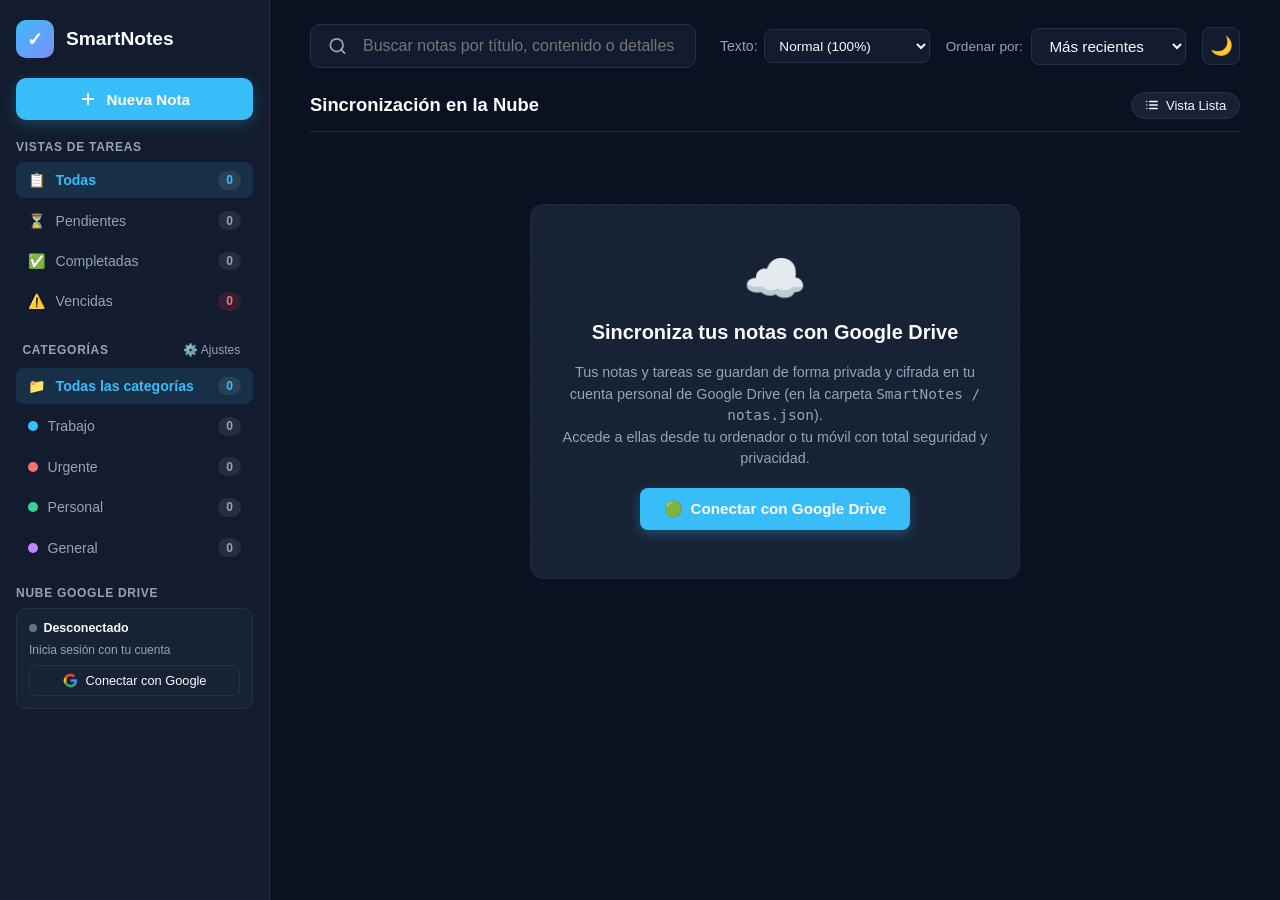
==== src/index.html @ de7943b7 "style(brand): remove SDD Full-Width version tag from sidebar header" ====
<!DOCTYPE html>
<html lang="es">
<head>
  <meta charset="UTF-8">
  <meta name="viewport" content="width=device-width, initial-scale=1.0">
  <meta name="mobile-web-app-capable" content="yes">
  <meta name="apple-mobile-web-app-capable" content="yes">
  <meta name="apple-mobile-web-app-status-bar-style" content="black-translucent">
  <meta name="apple-mobile-web-app-title" content="SmartNotes">
  <meta name="theme-color" content="#4f46e5">
  <link rel="icon" type="image/svg+xml" href="data:image/svg+xml,%3Csvg xmlns='http://www.w3.org/2000/svg' viewBox='0 0 32 32'%3E%3Crect width='32' height='32' rx='8' fill='%234f46e5'/%3E%3Cpath d='M8 16.5l5 5 11-11' fill='none' stroke='white' stroke-width='3.5' stroke-linecap='round' stroke-linejoin='round'/%3E%3C/svg%3E">
  <link rel="alternate icon" type="image/svg+xml" href="favicon.svg">
  <link rel="apple-touch-icon" href="data:image/svg+xml,%3Csvg xmlns='http://www.w3.org/2000/svg' viewBox='0 0 32 32'%3E%3Crect width='32' height='32' rx='8' fill='%234f46e5'/%3E%3Cpath d='M8 16.5l5 5 11-11' fill='none' stroke='white' stroke-width='3.5' stroke-linecap='round' stroke-linejoin='round'/%3E%3C/svg%3E">
  <title>SmartNotes - Gestor Inteligente con Google Drive</title>
  <link rel="stylesheet" href="styles.css">
  <script src="https://accounts.google.com/gsi/client" async defer></script>
</head>
<body>
  <div class="app-layout">
    <!-- PANEL LATERAL (SIDEBAR) -->
    <aside class="sidebar" id="sidebar">
      <div class="sidebar-header">
        <div class="brand">
          <div class="logo-icon">✓</div>
          <div class="brand-text">
            <h1>SmartNotes</h1>
          </div>
        </div>
        <button class="mobile-close-btn" id="mobileCloseSidebarBtn">✕</button>
      </div>

      <!-- Acción Principal: Nueva Nota -->
      <div class="sidebar-action">
        <button id="toggleFormBtn" class="btn-new-note" title="Crear nueva nota">
          <svg class="plus-icon-svg" viewBox="0 0 24 24" fill="none" stroke="currentColor" stroke-width="2.5" stroke-linecap="round" stroke-linejoin="round">
            <line x1="12" y1="5" x2="12" y2="19"></line>
            <line x1="5" y1="12" x2="19" y2="12"></line>
          </svg>
          <span id="toggleFormBtnText">Nueva Nota</span>
        </button>
      </div>

      <!-- Vistas por Estado / Métricas -->
      <div class="sidebar-section">
        <span class="sidebar-section-title">Vistas de Tareas</span>
        <div class="nav-list">
          <button class="nav-item active" data-status-filter="all">
            <span class="nav-label-wrap">
              <span>📋</span> Todas
            </span>
            <span class="nav-badge" id="totalNotes">0</span>
          </button>
          <button class="nav-item" data-status-filter="pending">
            <span class="nav-label-wrap">
              <span>⏳</span> Pendientes
            </span>
            <span class="nav-badge" id="pendingNotes">0</span>
          </button>
          <button class="nav-item" data-status-filter="completed">
            <span class="nav-label-wrap">
              <span>✅</span> Completadas
            </span>
            <span class="nav-badge" id="completedNotes">0</span>
          </button>
          <button class="nav-item" data-status-filter="overdue">
            <span class="nav-label-wrap">
              <span>⚠️</span> Vencidas
            </span>
            <span class="nav-badge alert" id="overdueNotes">0</span>
          </button>
        </div>
      </div>

      <!-- Categorías de Notas -->
      <div class="sidebar-section">
        <div class="sidebar-section-header">
          <span class="sidebar-section-title">Categorías</span>
          <button id="openCategoryModalBtn" class="btn-add-cat" title="Gestionar categorías">⚙️ Ajustes</button>
        </div>
        <div class="category-nav-list" id="sidebarCategoryList">
          <!-- Se puebla dinámicamente -->
        </div>
      </div>

      <!-- Nube Google Drive (Sincronización PC y Móvil Privada) -->
      <div class="sidebar-section">
        <span class="sidebar-section-title">Nube Google Drive</span>
        <div class="sync-card" id="googleDriveCard">
          <div class="sync-status-row">
            <span class="sync-indicator">
              <span class="sync-dot" id="syncDot"></span>
              <span id="syncStatusText">Desconectado</span>
            </span>
            <button class="btn-sync-disconnect" id="disconnectDriveBtn" style="display: none;" title="Cerrar sesión de Google">
              <svg width="12" height="12" viewBox="0 0 24 24" fill="none" stroke="currentColor" stroke-width="2.2" stroke-linecap="round" stroke-linejoin="round">
                <path d="M9 21H5a2 2 0 0 1-2-2V5a2 2 0 0 1 2-2h4"></path>
                <polyline points="16 17 21 12 16 7"></polyline>
                <line x1="21" y1="12" x2="9" y2="12"></line>
              </svg>
              <span>Salir</span>
            </button>
          </div>
          <div class="sync-filename" id="syncFolderText">Inicia sesión con tu cuenta</div>
          <button id="connectDriveBtn" class="sync-btn gdrive-btn" title="Iniciar sesión con Google para sincronizar tus notas">
            <svg width="15" height="15" viewBox="0 0 24 24" style="flex-shrink: 0;">
              <path d="M22.56 12.25c0-.78-.07-1.53-.2-2.25H12v4.26h5.92c-.26 1.37-1.04 2.53-2.21 3.31v2.77h3.57c2.08-1.92 3.28-4.74 3.28-8.09z" fill="#4285F4"/>
              <path d="M12 23c2.97 0 5.46-.98 7.28-2.66l-3.57-2.77c-.98.66-2.23 1.06-3.71 1.06-2.86 0-5.29-1.93-6.16-4.53H2.18v2.84C3.99 20.53 7.7 23 12 23z" fill="#34A853"/>
              <path d="M5.84 14.09c-.22-.66-.35-1.36-.35-2.09s.13-1.43.35-2.09V7.06H2.18C1.43 8.55 1 10.22 1 12s.43 3.45 1.18 4.94l2.85-2.22.81-.63z" fill="#FBBC05"/>
              <path d="M12 5.38c1.62 0 3.06.56 4.21 1.64l3.15-3.15C17.45 2.09 14.97 1 12 1 7.7 1 3.99 3.47 2.18 7.06l3.66 2.84c.87-2.6 3.3-4.52 6.16-4.52z" fill="#EA4335"/>
            </svg>
            <span id="connectDriveBtnLabel">Conectar con Google</span>
          </button>
        </div>
      </div>
    </aside>

    <!-- Backdrop móvil -->
    <div class="sidebar-backdrop" id="sidebarBackdrop"></div>

    <!-- ÁREA PRINCIPAL FULL-WIDTH -->
    <main class="main-content">
      <!-- Barra Superior (Búsqueda + Ordenación + Menú móvil) -->
      <header class="topbar">
        <div class="topbar-left">
          <button class="mobile-menu-btn" id="mobileMenuBtn" title="Abrir barra lateral">☰</button>
          <div class="search-box">
            <span class="search-icon">
              <svg viewBox="0 0 24 24" fill="none" stroke="currentColor" stroke-width="2.2" stroke-linecap="round" stroke-linejoin="round">
                <circle cx="11" cy="11" r="8"></circle>
                <line x1="21" y1="21" x2="16.65" y2="16.65"></line>
              </svg>
            </span>
            <input 
              type="text" 
              id="searchInput" 
              placeholder="Buscar notas por título, contenido o detalles..." 
              autocomplete="off"
            />
          </div>
        </div>

        <div class="topbar-right">
          <div class="text-size-box">
            <label for="textSizeSelect">Texto:</label>
            <select id="textSizeSelect" title="Ajustar tamaño de la tipografía">
              <option value="1">Normal (100%)</option>
              <option value="1.12">Grande (+12%)</option>
              <option value="1.25">Muy Grande (+25%)</option>
            </select>
          </div>
          <div class="sort-box">
            <label for="sortSelect">Ordenar por:</label>
            <select id="sortSelect">
              <option value="newest">Más recientes</option>
              <option value="oldest">Más antiguas</option>
              <option value="az">Alfabético (A-Z)</option>
              <option value="due_date">Fecha Límite</option>
              <option value="urgency">Urgencia</option>
            </select>
          </div>
          <button id="themeToggleBtn" class="theme-toggle-btn" title="Cambiar a Modo Claro" aria-label="Cambiar tema">
            <span id="themeIcon">🌙</span>
          </button>
        </div>
      </header>

      <!-- Formulario Plegable para Añadir Nota -->
      <section class="collapsible-section" id="newNoteSection">
        <div class="card">
          <div class="form-header-bar">
            <h2 class="form-title">➕ Crear Nueva Nota o Tarea</h2>
            <button type="button" class="btn" id="closeFormBtn" title="Cerrar formulario">
              <span>✕ Cerrar</span>
            </button>
          </div>
          <form id="newNoteForm">
            <div class="input-row">
              <input 
                type="text" 
                id="noteTitle" 
                class="flex-1" 
                placeholder="¿Qué necesitas hacer o recordar? (Obligatorio)" 
                required 
                autocomplete="off"
              />
              <select id="noteCategory">
                <!-- Se puebla dinámicamente -->
              </select>
              <input 
                type="date" 
                id="noteDueDate" 
                title="Fecha límite (opcional)"
              />
            </div>
            <textarea 
              id="noteContent" 
              placeholder="Detalles adicionales, enlaces o descripción..."
            ></textarea>
            <div>
              <button type="submit" class="btn">Guardar Nota</button>
            </div>
          </form>
        </div>
      </section>

      <!-- Barra de Filtro Activo, Conmutador de Vista y Conteo -->
      <div class="filter-status-bar">
        <div class="current-filter-pill">
          <span id="currentFilterTitle">Todas las notas</span>
          <span class="filter-count-badge" id="currentFilterCount">(3 notas)</span>
        </div>
        <div class="filter-bar-actions">
          <button id="viewToggleBtn" class="view-toggle-btn" title="Cambiar a vista de lista (una tarea por línea)">
            <svg id="viewIconList" class="view-btn-svg" viewBox="0 0 24 24" width="14" height="14" fill="none" stroke="currentColor" stroke-width="2.2" stroke-linecap="round" stroke-linejoin="round">
              <line x1="8" y1="6" x2="21" y2="6"/>
              <line x1="8" y1="12" x2="21" y2="12"/>
              <line x1="8" y1="18" x2="21" y2="18"/>
              <line x1="3" y1="6" x2="3.01" y2="6"/>
              <line x1="3" y1="12" x2="3.01" y2="12"/>
              <line x1="3" y1="18" x2="3.01" y2="18"/>
            </svg>
            <svg id="viewIconGrid" class="view-btn-svg" viewBox="0 0 24 24" width="14" height="14" fill="none" stroke="currentColor" stroke-width="2.2" stroke-linecap="round" stroke-linejoin="round" style="display: none;">
              <rect x="3" y="3" width="7" height="7"/>
              <rect x="14" y="3" width="7" height="7"/>
              <rect x="14" y="14" width="7" height="7"/>
              <rect x="3" y="14" width="7" height="7"/>
            </svg>
            <span id="viewToggleLabel">Vista Lista</span>
          </button>
          <button id="resetCardSizeBtn" class="reset-size-btn" style="display: none;" title="Restablecer tamaño predeterminado de las tarjetas">
            <span>↺</span> Restablecer tamaño
          </button>
        </div>
      </div>

      <!-- Rejilla Fluida que aprovecha toda la pantalla -->
      <div class="full-width-grid" id="notesGrid">
        <!-- Se puebla dinámicamente con app.js -->
      </div>
    </main>
  </div>

  <!-- Modal de Detalle de Nota (Lectura Completa) -->
  <div class="modal-overlay" id="detailModal">
    <div class="modal-box" style="max-width: 600px;">
      <div class="modal-header">
        <h3 id="detailTitle" style="font-size: 1.2rem; word-break: break-word;">Detalle de Nota</h3>
        <button class="btn-action" id="closeDetailModalBtn">✕</button>
      </div>
      <div class="detail-meta-row" id="detailMetaRow">
        <!-- Badges de categoría, fecha límite y estado -->
      </div>
      <div class="detail-content-box" id="detailContent">
        <!-- Texto completo -->
      </div>
      <div class="modal-footer" style="justify-content: space-between;">
        <span id="detailCreatedAt" style="font-size: 0.78rem; color: var(--text-muted); align-self: center;"></span>
        <div style="display: flex; gap: 0.5rem;">
          <button type="button" class="btn-secondary" id="editFromDetailBtn">✏️ Editar</button>
          <button type="button" class="btn" id="closeDetailBtn">Cerrar</button>
        </div>
      </div>
    </div>
  </div>

  <!-- Modal para Editar Nota -->
  <div class="modal-overlay" id="editModal">
    <div class="modal-box">
      <div class="modal-header">
        <h3>✏️ Editar Nota</h3>
        <button class="btn-action" id="closeEditModalBtn">✕</button>
      </div>
      <form id="editNoteForm">
        <input type="hidden" id="editNoteId">
        <div>
          <label>Título:</label>
          <input type="text" id="editNoteTitle" style="width: 100%;" required>
        </div>
        <div class="input-row">
          <div style="flex: 1;">
            <label>Categoría:</label>
            <select id="editNoteCategory" style="width: 100%;"></select>
          </div>
          <div style="flex: 1;">
            <label>Fecha Límite:</label>
            <input type="date" id="editNoteDueDate" style="width: 100%;">
          </div>
        </div>
        <div>
          <label>Contenido:</label>
          <textarea id="editNoteContent" style="width: 100%;"></textarea>
        </div>
        <div class="modal-footer">
          <button type="button" class="btn-secondary" id="cancelEditBtn">Cancelar</button>
          <button type="submit" class="btn">Guardar Cambios</button>
        </div>
      </form>
    </div>
  </div>

  <!-- Modal para Gestión y Eliminación de Categorías -->
  <div class="modal-overlay" id="categoryModal">
    <div class="modal-box">
      <div class="modal-header">
        <h3>🏷️ Gestionar Categorías</h3>
        <button class="btn-action" id="closeCategoryModalBtn">✕</button>
      </div>

      <!-- Lista de Categorías Existentes con Borrado -->
      <div>
        <label style="font-size: 0.85rem; color: var(--text-muted); margin-bottom: 0.4rem; display: block;">
          Categorías existentes:
        </label>
        <div class="category-list-container" id="categoryListContainer">
          <!-- Se puebla dinámicamente -->
        </div>
      </div>

      <!-- Formulario para Añadir Nueva Categoría -->
      <form id="newCategoryForm">
        <h4 style="font-size: 0.95rem; font-weight: 600; margin-bottom: 0.4rem;">➕ Añadir Nueva Categoría</h4>
        <div>
          <label>Nombre:</label>
          <input type="text" id="newCategoryName" placeholder="Ej: Gimnasio, Finanzas, Estudio..." required style="width: 100%;">
        </div>
        <div>
          <label>Color distintivo:</label>
          <input type="color" id="newCategoryColor" value="#38bdf8" style="height: 38px; width: 100%; cursor: pointer;">
        </div>
        <div class="modal-footer">
          <button type="button" class="btn-secondary" id="cancelCategoryBtn">Cerrar</button>
          <button type="submit" class="btn">Crear Categoría</button>
        </div>
      </form>
    </div>
  </div>

  <!-- Modal de Diálogo Personalizado (Reemplazo estético de alert y confirm nativos) -->
  <div class="modal-overlay" id="customDialogModal" role="dialog" aria-modal="true" aria-hidden="true">
    <div class="modal-box custom-dialog-box">
      <div class="custom-dialog-header">
        <div class="custom-dialog-title-row">
          <span class="custom-dialog-icon" id="dialogIcon">🔔</span>
          <h3 id="dialogTitle" class="custom-dialog-title">Aviso</h3>
        </div>
        <button class="btn-action" id="dialogCloseBtn" title="Cerrar">✕</button>
      </div>
      <div class="custom-dialog-body">
        <p id="dialogMessage" class="custom-dialog-message"></p>
      </div>
      <div class="modal-footer custom-dialog-footer" id="dialogFooter">
        <button type="button" class="btn-secondary" id="dialogCancelBtn">Cancelar</button>
        <button type="button" class="btn" id="dialogConfirmBtn">Aceptar</button>
      </div>
    </div>
  </div>

  <!-- Contenedor Flotante de Tooltips Modernos (Reemplazo del tooltip nativo del OS) -->
  <div id="appTooltip" role="tooltip" aria-hidden="true"></div>

  <script src="app.js"></script>
</body>
</html>
---- src/styles.css ----
:root {
  --bg-primary: #0b1120;
  --bg-secondary: #131c2e;
  --bg-card: #182235;
  --bg-card-hover: #1f2c42;
  --text-main: #f8fafc;
  --text-muted: #94a3b8;
  --border-color: #243046;
  --input-bg: #0b1120;
  --accent: #38bdf8;
  --accent-hover: #0284c7;
  --sidebar-width: 270px;
  --card-min-width: 240px;
  --card-height: 98px;
  --text-scale: 1;
}

html {
  font-size: calc(16px * var(--text-scale, 1));
}

/* Modo Claro - Paleta de Alta Claridad y Contraste (Estilo Equigasto) */
body.light-theme {
  --bg-primary: #f8fafc; /* Slate 50 */
  --bg-secondary: #ffffff; /* Blanco puro para Sidebar */
  --bg-card: #ffffff; /* Blanco puro para Tarjetas */
  --bg-card-hover: #ffffff;
  --text-main: #0f172a; /* Slate 900 - Máximo contraste y nitidez */
  --text-muted: #475569; /* Slate 600 - Claramente legible, sin efecto lavado */
  --border-color: #e2e8f0; /* Slate 200 */
  --input-bg: #ffffff;
  --accent: #4f46e5; /* Indigo 600 - Estilo Equigasto */
  --accent-hover: #4338ca; /* Indigo 700 */
}

body.light-theme .note-card {
  box-shadow: 0 1px 3px 0 rgba(0, 0, 0, 0.06), 0 1px 2px -1px rgba(0, 0, 0, 0.04);
  border-color: #e2e8f0;
}

body.light-theme .note-card:hover {
  box-shadow: 0 10px 15px -3px rgba(0, 0, 0, 0.08), 0 4px 6px -4px rgba(0, 0, 0, 0.04);
  border-color: #c7d2fe;
}

body.light-theme .sidebar {
  box-shadow: 1px 0 3px 0 rgba(0, 0, 0, 0.04);
}

body.light-theme .btn-new-note {
  box-shadow: 0 4px 14px rgba(79, 70, 229, 0.3);
}

body.light-theme input[type="text"],
body.light-theme input[type="date"],
body.light-theme textarea,
body.light-theme select {
  border-color: #cbd5e1; /* Slate 300 */
}

body.light-theme input[type="text"]:focus,
body.light-theme input[type="date"]:focus,
body.light-theme textarea:focus,
body.light-theme select:focus {
  border-color: var(--accent);
  box-shadow: 0 0 0 3px rgba(79, 70, 229, 0.15);
}

* {
  box-sizing: border-box;
  margin: 0;
  padding: 0;
}

body {
  font-family: -apple-system, BlinkMacSystemFont, "Segoe UI", Roboto, "Helvetica Neue", Arial, sans-serif;
  background-color: var(--bg-primary);
  color: var(--text-main);
  min-height: 100vh;
  transition: background-color 0.25s, color 0.25s;
  overflow-x: hidden;
}

/* Layout General Full-Width */
.app-layout {
  display: flex;
  min-height: 100vh;
  width: 100vw;
}

/* SIDEBAR LATERAL IZQUIERDO */
.sidebar {
  width: var(--sidebar-width);
  background-color: var(--bg-secondary);
  border-right: 1px solid var(--border-color);
  display: flex;
  flex-direction: column;
  padding: 1.25rem 1rem;
  flex-shrink: 0;
  height: 100vh;
  position: sticky;
  top: 0;
  gap: 1.25rem;
  overflow-y: auto;
  z-index: 100;
  transition: transform 0.25s ease-in-out;
}

.sidebar-header {
  display: flex;
  justify-content: space-between;
  align-items: center;
}

.brand {
  display: flex;
  align-items: center;
  gap: 0.75rem;
}

.logo-icon {
  background: linear-gradient(135deg, #38bdf8, #818cf8);
  color: #fff;
  width: 38px;
  height: 38px;
  border-radius: 10px;
  display: flex;
  align-items: center;
  justify-content: center;
  font-size: 1.2rem;
  font-weight: bold;
}

.brand-text h1 {
  font-size: 1.2rem;
  font-weight: 700;
  line-height: 1.1;
}

.mobile-close-btn {
  display: none;
}

/* Botón Destacado Nueva Nota */
.btn-new-note {
  width: 100%;
  background: var(--accent);
  color: #ffffff;
  border: none;
  border-radius: 10px;
  padding: 0.75rem 1rem;
  font-size: 0.95rem;
  font-weight: 600;
  cursor: pointer;
  display: flex;
  align-items: center;
  justify-content: center;
  gap: 0.6rem;
  box-shadow: 0 4px 14px rgba(56, 189, 248, 0.25);
  transition: all 0.2s;
}

.btn-new-note:hover {
  background: var(--accent-hover);
  transform: translateY(-1px);
}

.plus-icon-svg {
  width: 18px;
  height: 18px;
  stroke: #ffffff;
  stroke-width: 2.5;
  flex-shrink: 0;
}

/* Secciones de Navegación */
.sidebar-section {
  display: flex;
  flex-direction: column;
  gap: 0.5rem;
}

.sidebar-section-header {
  display: flex;
  justify-content: space-between;
  align-items: center;
  padding: 0 0.4rem;
}

.sidebar-section-title {
  font-size: 0.75rem;
  font-weight: 700;
  text-transform: uppercase;
  letter-spacing: 0.06em;
  color: var(--text-muted);
}

.btn-add-cat {
  background: none;
  border: none;
  color: var(--text-muted);
  font-size: 0.75rem;
  cursor: pointer;
  padding: 0.2rem 0.4rem;
  border-radius: 4px;
}

.btn-add-cat:hover {
  color: var(--accent);
  background: rgba(255, 255, 255, 0.05);
}

.nav-list, .category-nav-list {
  display: flex;
  flex-direction: column;
  gap: 0.25rem;
}

.nav-item, .cat-item {
  display: flex;
  align-items: center;
  justify-content: space-between;
  width: 100%;
  padding: 0.55rem 0.75rem;
  background: transparent;
  border: none;
  border-radius: 8px;
  color: var(--text-muted);
  font-size: 0.88rem;
  cursor: pointer;
  transition: all 0.15s;
  text-align: left;
}

.nav-item:hover, .cat-item:hover {
  background: var(--bg-card-hover);
  color: var(--text-main);
}

.nav-item.active, .cat-item.active {
  background: rgba(56, 189, 248, 0.12);
  color: var(--accent);
  font-weight: 600;
}

.nav-label-wrap {
  display: flex;
  align-items: center;
  gap: 0.6rem;
}

.nav-badge {
  background: rgba(255, 255, 255, 0.08);
  padding: 0.15rem 0.5rem;
  border-radius: 12px;
  font-size: 0.75rem;
  font-weight: 600;
}

.nav-badge.alert {
  background: rgba(239, 68, 68, 0.15);
  color: #f87171;
}

/* Footer del Sidebar: Utilidades Separadas */
/* Tarjeta de Sincronización OneDrive / Archivo Físico */
.sync-card {
  background: var(--bg-card);
  border: 1px solid var(--border-color);
  border-radius: 10px;
  padding: 0.75rem;
  display: flex;
  flex-direction: column;
  gap: 0.5rem;
}

.sync-status-row {
  display: flex;
  align-items: center;
  justify-content: space-between;
  font-size: 0.78rem;
}

.sync-indicator {
  display: inline-flex;
  align-items: center;
  gap: 0.4rem;
  font-weight: 600;
}

.sync-dot {
  width: 8px;
  height: 8px;
  border-radius: 50%;
  background: #64748b;
}

.sync-dot.connected {
  background: #10b981;
  box-shadow: 0 0 8px rgba(16, 185, 129, 0.5);
}

.sync-dot.pending {
  background: #f59e0b;
  box-shadow: 0 0 8px rgba(245, 158, 11, 0.5);
}

.sync-btn {
  width: 100%;
  background: rgba(56, 189, 248, 0.1);
  border: 1px solid rgba(56, 189, 248, 0.25);
  color: var(--accent);
  padding: 0.45rem;
  border-radius: 6px;
  font-size: 0.8rem;
  font-weight: 600;
  cursor: pointer;
  display: flex;
  align-items: center;
  justify-content: center;
  gap: 0.4rem;
  transition: all 0.15s;
}

.sync-btn:hover {
  background: var(--accent);
  color: #fff;
}

.sync-btn.gdrive-btn {
  background: var(--bg-hover);
  border: 1px solid var(--border-color);
  color: var(--text-main);
  font-weight: 500;
  display: flex;
  align-items: center;
  justify-content: center;
  gap: 0.5rem;
  transition: all 0.2s ease;
}

.sync-btn.gdrive-btn:hover {
  background: rgba(66, 133, 244, 0.12);
  border-color: rgba(66, 133, 244, 0.4);
  color: #4285f4;
}

.sync-filename {
  font-size: 0.75rem;
  color: var(--text-muted);
  overflow: hidden;
  text-overflow: ellipsis;
  white-space: nowrap;
}

.btn-sync-disconnect {
  background: var(--bg-hover);
  border: 1px solid var(--border-color);
  color: var(--text-muted);
  border-radius: 6px;
  padding: 0.22rem 0.55rem;
  font-size: 0.74rem;
  font-weight: 500;
  cursor: pointer;
  display: inline-flex;
  align-items: center;
  gap: 0.35rem;
  transition: all 0.2s cubic-bezier(0.4, 0, 0.2, 1);
  line-height: 1;
}

.btn-sync-disconnect svg {
  flex-shrink: 0;
  stroke: currentColor;
  transition: transform 0.15s ease;
}

.btn-sync-disconnect:hover {
  background: rgba(239, 68, 68, 0.14);
  border-color: rgba(239, 68, 68, 0.38);
  color: #f87171;
  transform: translateY(-0.5px);
}

.btn-sync-disconnect:hover svg {
  transform: translateX(1px);
}

.btn-sync-disconnect:active {
  transform: scale(0.96);
}

body.light-theme .btn-sync-disconnect {
  background: #f1f5f9;
  border-color: #cbd5e1;
  color: #64748b;
}

body.light-theme .btn-sync-disconnect:hover {
  background: #fee2e2;
  border-color: #fca5a5;
  color: #dc2626;
}

/* Estado de Bienvenida / Reconexión de Carpeta en Rejilla */
.folder-state-card {
  grid-column: 1 / -1;
  background: var(--bg-card);
  border: 1px dashed var(--border-color);
  border-radius: 14px;
  padding: 3rem 1.5rem;
  text-align: center;
  display: flex;
  flex-direction: column;
  align-items: center;
  justify-content: center;
  gap: 1.1rem;
  max-width: 580px;
  margin: 3rem auto;
  box-shadow: var(--shadow-sm);
}

.folder-state-icon {
  font-size: 3.2rem;
  line-height: 1;
}

.folder-state-title {
  font-size: 1.25rem;
  font-weight: 700;
  color: var(--text-main);
  margin: 0;
}

.folder-state-desc {
  font-size: 0.9rem;
  color: var(--text-muted);
  max-width: 440px;
  line-height: 1.5;
  margin: 0;
}

.folder-state-btn {
  background: var(--accent);
  color: #fff;
  border: none;
  border-radius: 8px;
  padding: 0.75rem 1.5rem;
  font-size: 0.95rem;
  font-weight: 600;
  cursor: pointer;
  display: inline-flex;
  align-items: center;
  gap: 0.5rem;
  transition: all 0.2s;
  box-shadow: 0 4px 12px rgba(56, 189, 248, 0.3);
}

.folder-state-btn:hover {
  transform: translateY(-1px);
  box-shadow: 0 6px 16px rgba(56, 189, 248, 0.4);
}

/* ÁREA PRINCIPAL FULL-WIDTH */
.main-content {
  flex: 1;
  padding: 1.5rem 2.5rem;
  display: flex;
  flex-direction: column;
  gap: 1.5rem;
  max-width: 100%;
  overflow-y: auto;
}

/* Topbar Superior */
.topbar {
  display: flex;
  justify-content: space-between;
  align-items: center;
  gap: 1.5rem;
  flex-wrap: wrap;
}

.topbar-left {
  display: flex;
  align-items: center;
  gap: 1rem;
  flex: 1;
  min-width: 280px;
}

.mobile-menu-btn {
  display: none;
  background: var(--bg-secondary);
  border: 1px solid var(--border-color);
  color: var(--text-main);
  font-size: 1.2rem;
  padding: 0.4rem 0.7rem;
  border-radius: 8px;
  cursor: pointer;
}

.search-box {
  flex: 1;
  position: relative;
  max-width: 600px;
}

.search-box input,
.search-box input[type="text"] {
  width: 100%;
  padding-left: 3.25rem !important; /* Separación garantizada: la lupa está a 1.1rem y el texto a 3.25rem */
  padding-right: 1.25rem !important;
  padding-top: 0.75rem !important;
  padding-bottom: 0.75rem !important;
  background: var(--bg-secondary);
  border: 1px solid var(--border-color);
  border-radius: 10px;
  color: var(--text-main);
  font-size: 1rem;
  outline: none;
  transition: all 0.2s;
}

.search-box input:focus,
.search-box input[type="text"]:focus {
  border-color: var(--accent);
  box-shadow: 0 0 0 3px rgba(79, 70, 229, 0.15);
}

.search-icon {
  position: absolute;
  left: 1.15rem;
  top: 50%;
  transform: translateY(-50%);
  color: var(--text-muted);
  display: flex;
  align-items: center;
  justify-content: center;
  pointer-events: none;
  z-index: 2;
}

.search-icon svg {
  width: 19px;
  height: 19px;
  stroke: currentColor;
  stroke-width: 2.2;
}

.topbar-right {
  display: flex;
  align-items: center;
  gap: 1rem;
}

.text-size-box {
  display: flex;
  align-items: center;
  gap: 0.4rem;
  font-size: 0.88rem;
  color: var(--text-muted);
}

.text-size-box select {
  background: var(--bg-secondary);
  border: 1px solid var(--border-color);
  border-radius: 8px;
  padding: 0.45rem 0.65rem;
  color: var(--text-main);
  outline: none;
  cursor: pointer;
  font-size: 0.85rem;
}

.sort-box {
  display: flex;
  align-items: center;
  gap: 0.5rem;
  font-size: 0.85rem;
  color: var(--text-muted);
}

.sort-box select {
  background: var(--bg-secondary);
  border: 1px solid var(--border-color);
  border-radius: 8px;
  padding: 0.5rem 0.85rem;
  color: var(--text-main);
  outline: none;
  cursor: pointer;
}

/* Botón Icono Modo Oscuro / Claro en Topbar */
.theme-toggle-btn {
  background: var(--bg-secondary);
  border: 1px solid var(--border-color);
  color: var(--text-main);
  border-radius: 8px;
  width: 38px;
  height: 38px;
  display: inline-flex;
  align-items: center;
  justify-content: center;
  cursor: pointer;
  font-size: 1.15rem;
  line-height: 1;
  transition: all 0.2s cubic-bezier(0.4, 0, 0.2, 1);
  flex-shrink: 0;
  box-shadow: 0 1px 2px rgba(0, 0, 0, 0.1);
}

.theme-toggle-btn:hover {
  background: var(--bg-hover);
  border-color: var(--accent);
  transform: translateY(-1.5px);
  box-shadow: 0 4px 12px rgba(0, 0, 0, 0.2);
}

.theme-toggle-btn:active {
  transform: scale(0.92);
}

body.light-theme .theme-toggle-btn {
  background: #f1f5f9;
  border-color: #cbd5e1;
  color: #334155;
  box-shadow: 0 1px 2px rgba(0, 0, 0, 0.05);
}

body.light-theme .theme-toggle-btn:hover {
  background: #e2e8f0;
  border-color: var(--accent);
  box-shadow: 0 4px 10px rgba(0, 0, 0, 0.1);
}

/* Barra de Filtro Activo */
.filter-status-bar {
  display: flex;
  align-items: center;
  justify-content: space-between;
  border-bottom: 1px solid var(--border-color);
  padding-bottom: 0.75rem;
}

.current-filter-pill {
  font-size: 1.15rem;
  font-weight: 700;
  display: flex;
  align-items: center;
  gap: 0.75rem;
  flex-wrap: wrap;
}

.filter-count-badge {
  font-size: 0.8rem;
  color: var(--text-muted);
  font-weight: normal;
}

.active-chip {
  background: rgba(56, 189, 248, 0.12);
  border: 1px solid rgba(56, 189, 248, 0.3);
  color: var(--accent);
  padding: 0.2rem 0.6rem;
  border-radius: 20px;
  font-size: 0.78rem;
  font-weight: 600;
  display: inline-flex;
  align-items: center;
  gap: 0.35rem;
}

.btn-remove-chip {
  background: none;
  border: none;
  color: var(--accent);
  cursor: pointer;
  font-size: 0.85rem;
  padding: 0 0.15rem;
  line-height: 1;
  border-radius: 50%;
  display: flex;
  align-items: center;
  justify-content: center;
}

.btn-remove-chip:hover {
  color: #ef4444;
  background: rgba(239, 68, 68, 0.15);
}

/* Formulario Plegable */
.collapsible-section {
  display: none;
  animation: slideDown 0.25s ease-out;
}

.collapsible-section.open {
  display: block;
}

@keyframes slideDown {
  from {
    opacity: 0;
    transform: translateY(-10px);
  }
  to {
    opacity: 1;
    transform: translateY(0);
  }
}

.card {
  background-color: var(--bg-secondary);
  border: 1px solid var(--border-color);
  border-radius: 14px;
  padding: 1.5rem;
}

.form-header-bar {
  display: flex;
  justify-content: space-between;
  align-items: center;
  margin-bottom: 1rem;
}

/* Botón Ocultar Formulario */
.btn-close-form {
  background: var(--bg-card);
  border: 1px solid var(--border-color);
  color: var(--text-muted);
  padding: 0.38rem 0.8rem;
  border-radius: 8px;
  font-size: 0.82rem;
  font-weight: 500;
  cursor: pointer;
  display: inline-flex;
  align-items: center;
  gap: 0.4rem;
  transition: all 0.18s cubic-bezier(0.4, 0, 0.2, 1);
  box-shadow: 0 1px 3px rgba(0, 0, 0, 0.12);
}

.btn-close-form:hover {
  background: var(--bg-card-hover);
  color: var(--text-main);
  border-color: var(--accent);
  transform: translateY(-1px);
  box-shadow: 0 3px 8px rgba(0, 0, 0, 0.18);
}

.btn-close-form:active {
  transform: scale(0.96);
}

body.light-theme .btn-close-form {
  background: #ffffff;
  border-color: #cbd5e1;
  color: #64748b;
  box-shadow: 0 1px 3px rgba(0, 0, 0, 0.05);
}

body.light-theme .btn-close-form:hover {
  background: #f8fafc;
  border-color: var(--accent);
  color: var(--text-main);
  box-shadow: 0 3px 8px rgba(0, 0, 0, 0.1);
}

/* Estilo base para botones de acción genéricos */
.btn-action {
  background: transparent;
  border: 1px solid var(--border-color);
  color: var(--text-muted);
  border-radius: 6px;
  padding: 0.25rem 0.5rem;
  font-size: 0.82rem;
  cursor: pointer;
  display: inline-flex;
  align-items: center;
  justify-content: center;
  transition: all 0.15s ease;
}

.btn-action:hover {
  background: var(--bg-card-hover);
  color: var(--text-main);
  border-color: var(--accent);
}

.form-title {
  font-size: 1.1rem;
  font-weight: 600;
  display: flex;
  align-items: center;
  gap: 0.5rem;
}

form {
  display: flex;
  flex-direction: column;
  gap: 0.85rem;
}

.input-row {
  display: flex;
  gap: 0.75rem;
  flex-wrap: wrap;
}

input[type="text"], input[type="date"], textarea, select {
  background-color: var(--input-bg);
  border: 1px solid var(--border-color);
  border-radius: 8px;
  padding: 0.75rem 1rem;
  color: var(--text-main);
  font-size: 0.95rem;
  outline: none;
  transition: border-color 0.2s;
}

input[type="text"]:focus, input[type="date"]:focus, textarea:focus, select:focus {
  border-color: var(--accent);
}

.flex-1 {
  flex: 1;
  min-width: 240px;
}

textarea {
  min-height: 80px;
  resize: vertical;
}

.btn {
  background-color: var(--accent);
  color: #fff;
  font-weight: 600;
  border: none;
  border-radius: 8px;
  padding: 0.75rem 1.25rem;
  font-size: 0.95rem;
  cursor: pointer;
  display: inline-flex;
  align-items: center;
  justify-content: center;
  gap: 0.5rem;
  transition: all 0.2s;
}

.btn:hover {
  background-color: var(--accent-hover);
  transform: translateY(-1px);
}

/* GRID FULL-WIDTH FLUIDO CON TARJETAS DE TAMAÑO ESTÁNDAR */
.full-width-grid {
  display: grid;
  grid-template-columns: repeat(auto-fill, minmax(var(--card-min-width, 240px), 1fr));
  gap: 0.45rem; /* Margen reducido y compacto entre tarjetas */
  width: 100%;
}

.note-card {
  background-color: var(--bg-card);
  border: 1px solid var(--border-color);
  border-radius: 10px;
  padding: 0.4rem 0.55rem 0.35rem 0.55rem; /* Margen y relleno perimetral optimizado sin exceso de blanco */
  height: var(--card-height, 98px); /* Tamaño estándar uniforme configurable */
  min-height: 96px; /* Altura mínima para fichas compactas de 3 niveles */
  display: flex;
  flex-direction: column;
  justify-content: space-between;
  transition: transform 0.2s, border-color 0.2s, box-shadow 0.2s;
  position: relative;
  overflow: hidden;
}

/* ==========================================================================
   REGLA DE EXCLUSIÓN MUTUA DE CATEGORÍA: NUNCA DUPLICADA
   ========================================================================== */

/* 1. Modo Cuadrícula (Foto 1 y Foto 3):
   La categoría se muestra ÚNICAMENTE abajo en el pie de la tarjeta, junto a los botones.
   La fecha límite se muestra arriba a la derecha en la cabecera. */
.view-grid .note-badge-row,
.full-width-grid:not(.view-list) .note-badge-row,
.view-grid .note-due-list-wrap,
.full-width-grid:not(.view-list) .note-due-list-wrap {
  display: none !important;
}

.view-grid .note-badge-card,
.full-width-grid:not(.view-list) .note-badge-card {
  display: inline-flex !important;
}

.view-grid .note-due-grid-wrap,
.full-width-grid:not(.view-list) .note-due-grid-wrap {
  display: inline-flex !important;
  flex-shrink: 0;
  margin-left: auto;
}

/* Ocultar separador y descripción inline en modo cuadrícula */
.view-grid .note-desc-sep,
.view-grid .note-content-inline,
.full-width-grid:not(.view-list) .note-desc-sep,
.full-width-grid:not(.view-list) .note-content-inline {
  display: none !important;
}

/* 2. Modo Lista (Foto 2 - Una tarea por línea):
   La categoría se muestra ÚNICAMENTE al inicio, junto al checkbox. NUNCA abajo.
   La fecha límite se muestra a continuación inmediata de la categoría. */
.view-list .note-badge-row {
  display: inline-flex !important;
  flex-shrink: 0;
}

.view-list .note-due-list-wrap,
.full-width-grid.view-list .note-due-list-wrap {
  display: inline-flex !important;
  align-items: center;
  flex-shrink: 0;
}

.view-list .note-badge-card,
.view-list .note-footer-meta,
.view-list .note-due-grid-wrap,
.full-width-grid.view-list .note-due-grid-wrap,
.view-list .card-resize-handle,
.full-width-grid.view-list .card-resize-handle,
body.is-view-list #resetCardSizeBtn {
  display: none !important;
}

/* ==========================================================================
   VISTA LISTA (Foto 2: Una tarea por línea)
   ========================================================================== */
.full-width-grid.view-list {
  grid-template-columns: 1fr !important;
  gap: 0.35rem !important;
}

.full-width-grid.view-list .note-card {
  flex-direction: row !important;
  align-items: center !important;
  justify-content: space-between !important;
  padding: 0.2rem 0.55rem !important; /* Margen blanco perimetral reducido y ceñido */
  height: 36px !important;
  min-height: 36px !important;
  max-height: 40px !important;
  gap: 0.55rem !important;
  border-radius: 8px !important;
}

.full-width-grid.view-list .note-body {
  display: none !important;
}

.full-width-grid.view-list .note-header {
  flex: 1;
  min-width: 0;
  display: flex;
  align-items: center;
  gap: 0.75rem;
  margin: 0;
  width: auto;
}

.full-width-grid.view-list .note-title-wrap {
  flex: 1;
  min-width: 0;
  display: flex;
  align-items: center;
  gap: 0.55rem;
  width: auto;
}

.full-width-grid.view-list .note-text-flow {
  flex: 1;
  min-width: 0;
  display: flex;
  align-items: baseline;
  gap: 0.35rem;
  overflow: hidden;
  white-space: nowrap;
}

.full-width-grid.view-list .note-title {
  font-size: 0.94rem;
  font-weight: 600;
  white-space: nowrap;
  overflow: hidden;
  text-overflow: ellipsis;
  flex-shrink: 0;
  width: auto !important;
  max-width: 55%;
  margin: 0;
}

.full-width-grid.view-list .note-desc-sep {
  display: inline !important;
  color: var(--text-muted);
  opacity: 0.5;
  flex-shrink: 0;
  margin: 0;
}

.full-width-grid.view-list .note-content-inline {
  display: inline !important;
  color: var(--text-muted);
  font-size: 0.88rem;
  white-space: nowrap;
  overflow: hidden;
  text-overflow: ellipsis;
  flex: 1;
  min-width: 0;
  margin: 0;
}

.full-width-grid.view-list .note-due-list-wrap .due-badge {
  flex-shrink: 0;
  margin: 0;
}

.full-width-grid.view-list .note-footer {
  margin: 0;
  padding: 0;
  border-top: none;
  flex-shrink: 0;
  display: flex;
  align-items: center;
}

body.is-resizing-cards,
body.is-resizing-cards * {
  cursor: nwse-resize !important;
  user-select: none !important;
}

body.is-resizing-cards .note-card {
  transition: none !important;
}

.card-resize-handle {
  width: 16px;
  height: 26px;
  cursor: nwse-resize;
  display: inline-flex;
  align-items: flex-end; /* Alineado con el borde inferior de los botones */
  justify-content: center;
  padding-bottom: 1px;
  color: var(--text-muted);
  opacity: 0.4;
  transition: opacity 0.2s, color 0.2s, transform 0.15s;
  user-select: none;
  flex-shrink: 0;
  margin-left: 0.15rem;
  transform-origin: bottom center;
}

.note-card:hover .card-resize-handle {
  opacity: 0.85;
}

.card-resize-handle:hover {
  opacity: 1;
  color: var(--accent);
  transform: scale(1.15);
}

.filter-bar-actions {
  display: flex;
  align-items: center;
  gap: 0.5rem;
}

.view-toggle-btn {
  background: var(--bg-card);
  border: 1px solid var(--border-color);
  color: var(--text-color);
  border-radius: 9999px;
  font-size: 0.82rem;
  font-weight: 500;
  padding: 0.3rem 0.8rem;
  cursor: pointer;
  display: inline-flex;
  align-items: center;
  gap: 0.45rem;
  transition: all 0.2s cubic-bezier(0.4, 0, 0.2, 1);
  box-shadow: 0 1px 2px rgba(0, 0, 0, 0.05);
}

.view-toggle-btn:hover {
  background: var(--bg-hover);
  border-color: var(--accent);
  color: var(--accent);
  transform: translateY(-1px);
}

.view-toggle-btn svg {
  stroke: currentColor;
  flex-shrink: 0;
}

.reset-size-btn {
  background: var(--bg-secondary);
  border: 1px solid var(--border-color);
  color: var(--text-muted);
  border-radius: 9999px;
  font-size: 0.82rem;
  padding: 0.3rem 0.75rem;
  cursor: pointer;
  display: inline-flex;
  align-items: center;
  gap: 0.35rem;
  transition: all 0.2s;
  font-weight: 500;
}

.reset-size-btn:hover {
  border-color: var(--accent);
  color: var(--accent);
  background: rgba(79, 70, 229, 0.08);
}

.note-card:hover {
  border-color: var(--accent);
  transform: translateY(-2px);
  box-shadow: 0 10px 24px rgba(0, 0, 0, 0.2);
}

.note-header {
  display: flex;
  justify-content: space-between;
  align-items: center;
  gap: 0.5rem;
  flex-shrink: 0;
  width: 100%;
  min-width: 0;
}

.note-title-wrap {
  display: flex;
  align-items: center;
  gap: 0.5rem;
  flex: 1;
  min-width: 0;
  overflow: hidden;
}

/* Checkbox Cuadrado Estilizado (Esquinas sutiles, micro-animación y verde esmeralda) */
.circle-check-btn {
  width: 20px;
  height: 20px;
  border-radius: 6px; /* Forma cuadrada con bordes ligeramente redondeados */
  border: 2px solid var(--border-color);
  background: transparent;
  display: flex;
  align-items: center;
  justify-content: center;
  cursor: pointer;
  flex-shrink: 0;
  padding: 0;
  transition: all 0.2s cubic-bezier(0.4, 0, 0.2, 1);
  color: transparent;
}

.circle-check-btn span {
  font-size: 0.72rem;
  font-weight: 900;
  line-height: 1;
  transition: transform 0.2s, opacity 0.2s;
  opacity: 0;
  transform: scale(0.5);
}

.circle-check-btn:hover {
  border-color: #10b981;
  background: rgba(16, 185, 129, 0.12);
  color: #10b981;
}

.circle-check-btn:hover span {
  opacity: 0.8;
  transform: scale(0.9);
}

.note-card.completed .circle-check-btn {
  background: #10b981;
  border-color: #10b981;
  color: #ffffff;
  box-shadow: 0 0 10px rgba(16, 185, 129, 0.4);
}

.note-card.completed .circle-check-btn span {
  opacity: 1;
  transform: scale(1);
}

.note-title-wrap .note-text-flow {
  display: block;
  flex: 1;
  min-width: 0;
  overflow: hidden;
}

.note-title {
  font-size: 1.02rem;
  font-weight: 600;
  line-height: 1.35;
  cursor: pointer;
  white-space: nowrap;
  overflow: hidden;
  text-overflow: ellipsis;
  width: 100%;
  min-width: 0;
  margin: 0;
  display: block;
}

.note-body {
  flex: 1;
  min-width: 0;
  min-height: 0;
  margin: 0.12rem 0;
  overflow: hidden;
  cursor: pointer;
  position: relative;
}

.note-content {
  font-size: 0.9rem;
  color: var(--text-muted);
  line-height: 1.45;
  white-space: pre-wrap;
  word-break: break-word;
  display: -webkit-box;
  -webkit-box-orient: vertical;
  -webkit-line-clamp: 2; /* Truncado limpio con puntos suspensivos en tarjetas compactas */
  overflow: hidden;
  text-overflow: ellipsis;
}

.btn-detail {
  background: rgba(255, 255, 255, 0.05);
  border: 1px solid var(--border-color);
  color: var(--text-muted);
  font-size: 0.78rem;
  padding: 0.25rem 0.6rem;
  border-radius: 5px;
  cursor: pointer;
  transition: all 0.15s;
  font-weight: 500;
}

.btn-detail:hover {
  background: var(--accent);
  color: #fff;
  border-color: var(--accent);
}

.note-card.completed .note-title {
  text-decoration: line-through;
  color: var(--text-muted);
}

.note-card.completed {
  opacity: 0.65;
}

.card-actions {
  display: flex;
  align-items: center;
  gap: 0.3rem;
  flex-shrink: 0;
  margin-left: auto; /* Pega las acciones completamente a la derecha */
}

/* Botones enmarcados de acción rápida en cada tarjeta con identidad cromática y tamaño idéntico a categoría */
.card-actions .btn-action {
  width: 26px;
  height: 26px;
  cursor: pointer;
  padding: 0;
  border-radius: 6px; /* Idéntico al tamaño y curvatura de la etiqueta .badge */
  display: inline-flex;
  align-items: center;
  justify-content: center;
  transition: all 0.18s cubic-bezier(0.4, 0, 0.2, 1);
  box-shadow: 0 1px 2px rgba(0, 0, 0, 0.15);
}

.card-actions .btn-action svg {
  stroke: currentColor;
  stroke-width: 2.2;
  transition: transform 0.15s, stroke 0.15s;
}

.card-actions .btn-action:hover {
  transform: translateY(-1.5px);
}

.card-actions .btn-action:hover svg {
  transform: scale(1.14);
}

.card-actions .btn-action:active {
  transform: scale(0.92);
}

/* 1. Botón Detalle (Cian / Azul Cielo) */
.card-actions .btn-action.btn-detail {
  background: rgba(14, 165, 233, 0.14);
  border: 1px solid rgba(56, 189, 248, 0.38);
  color: #38bdf8;
}
.card-actions .btn-action.btn-detail:hover {
  background: rgba(14, 165, 233, 0.26);
  border-color: #38bdf8;
  color: #7dd3fc;
  box-shadow: 0 4px 10px rgba(14, 165, 233, 0.3);
}

body.light-theme .card-actions .btn-action.btn-detail {
  background-color: #f0f9ff;
  border: 1px solid #bae6fd;
  color: #0284c7;
  box-shadow: 0 1px 3px rgba(2, 132, 199, 0.1);
}
body.light-theme .card-actions .btn-action.btn-detail:hover {
  background-color: #e0f2fe;
  border-color: #7dd3fc;
  color: #0369a1;
  box-shadow: 0 3px 8px rgba(2, 132, 199, 0.22);
}

/* 2. Botón Editar (Ámbar Dorado) */
.card-actions .btn-action.btn-edit {
  background: rgba(245, 158, 11, 0.14);
  border: 1px solid rgba(245, 158, 11, 0.38);
  color: #fbbf24;
}
.card-actions .btn-action.btn-edit:hover {
  background: rgba(245, 158, 11, 0.26);
  border-color: #fbbf24;
  color: #fde68a;
  box-shadow: 0 4px 10px rgba(245, 158, 11, 0.3);
}

body.light-theme .card-actions .btn-action.btn-edit {
  background-color: #fffbeb;
  border: 1px solid #fde68a;
  color: #d97706;
  box-shadow: 0 1px 3px rgba(217, 119, 6, 0.1);
}
body.light-theme .card-actions .btn-action.btn-edit:hover {
  background-color: #fef3c7;
  border-color: #fcd34d;
  color: #b45309;
  box-shadow: 0 3px 8px rgba(217, 119, 6, 0.22);
}

/* 3. Botón Borrar (Carmesí / Rojo Coral) */
.card-actions .btn-action.btn-delete,
.card-actions .btn-action.delete {
  background: rgba(239, 68, 68, 0.14);
  border: 1px solid rgba(248, 113, 113, 0.38);
  color: #f87171;
}
.card-actions .btn-action.btn-delete:hover,
.card-actions .btn-action.delete:hover {
  background: rgba(239, 68, 68, 0.26);
  border-color: #f87171;
  color: #fca5a5;
  box-shadow: 0 4px 10px rgba(239, 68, 68, 0.35);
}

body.light-theme .card-actions .btn-action.btn-delete,
body.light-theme .card-actions .btn-action.delete {
  background-color: #fef2f2;
  border: 1px solid #fecaca;
  color: #dc2626;
  box-shadow: 0 1px 3px rgba(220, 38, 38, 0.1);
}
body.light-theme .card-actions .btn-action.btn-delete:hover,
body.light-theme .card-actions .btn-action.delete:hover {
  background-color: #fee2e2;
  border-color: #f87171;
  color: #b91c1c;
  box-shadow: 0 3px 8px rgba(220, 38, 38, 0.22);
}

.note-footer {
  margin-top: auto;
  display: flex;
  justify-content: space-between;
  align-items: center;
  padding-top: 0.3rem; /* Espaciado superior del pie reducido */
  border-top: 1px solid var(--border-color);
  font-size: 0.78rem;
  color: var(--text-muted);
  gap: 0.35rem;
  padding-right: 0; /* Sin margen artificial: acciones y tirador pegados a la derecha */
}

.note-footer-meta {
  display: flex;
  align-items: center;
  gap: 0.45rem;
  flex-wrap: wrap;
  min-width: 0;
  flex: 1;
}

/* Insignias de Categoría y Fecha con Diseño Idéntico */
.badge {
  font-size: 0.78rem;
  font-weight: 600;
  padding: 0.25rem 0.6rem;
  border-radius: 6px;
  letter-spacing: 0.02em;
  border: 1px solid transparent;
  line-height: 1.25;
  display: inline-flex;
  align-items: center;
}

.due-badge {
  display: inline-flex;
  align-items: center;
  gap: 0.35rem;
  font-size: 0.76rem;
  font-weight: 600;
  padding: 0.22rem 0.55rem;
  border-radius: 6px;
  letter-spacing: 0.02em;
  border: 1px solid transparent;
  line-height: 1.25;
  flex-shrink: 0;
  white-space: nowrap;
}

.badge-icon-svg {
  flex-shrink: 0;
  stroke: currentColor;
  stroke-width: 2.2;
}

/* Modo Oscuro: Paleta viva de alto contraste */
.due-future {
  background-color: rgba(56, 189, 248, 0.12); /* Cyan translúcido */
  color: #38bdf8; /* Cyan 400 - Nítido, vivo y perfectamente legible */
  border: 1px solid rgba(56, 189, 248, 0.4);
}

.due-overdue {
  background-color: rgba(239, 68, 68, 0.18);
  color: #fca5a5; /* Rojo brillante de alto contraste */
  border: 1px solid rgba(239, 68, 68, 0.5);
}

.due-today {
  background-color: rgba(245, 158, 11, 0.18);
  color: #fde047; /* Amarillo brillante de alto contraste */
  border: 1px solid rgba(245, 158, 11, 0.5);
}

/* Modo Claro: Azul zafiro y tonos intensos de alto contraste */
body.light-theme .due-future {
  background-color: #eff6ff; /* Azul 50 */
  color: #1d4ed8; /* Azul 700 - Intenso, nítido y profesional */
  border-color: #bfdbfe; /* Azul 200 */
}

body.light-theme .due-overdue {
  background-color: #fef2f2;
  color: #b91c1c; /* Crimson 700 */
  border-color: #fca5a5;
}

body.light-theme .due-today {
  background-color: #fffbeb;
  color: #b45309; /* Ámbar 700 */
  border-color: #fcd34d;
}

/* Modales */
.modal-overlay {
  position: fixed;
  top: 0;
  left: 0;
  right: 0;
  bottom: 0;
  background: rgba(0, 0, 0, 0.65);
  display: none;
  align-items: center;
  justify-content: center;
  z-index: 1000;
  backdrop-filter: blur(4px);
}

.modal-overlay.active {
  display: flex;
}

.modal-box {
  background: var(--bg-secondary);
  border: 1px solid var(--border-color);
  border-radius: 14px;
  padding: 1.5rem;
  width: 90%;
  max-width: 500px;
  display: flex;
  flex-direction: column;
  gap: 1rem;
  box-shadow: 0 20px 40px rgba(0, 0, 0, 0.4);
}

.modal-header {
  display: flex;
  justify-content: space-between;
  align-items: center;
  border-bottom: 1px solid var(--border-color);
  padding-bottom: 0.75rem;
}

.modal-footer {
  display: flex;
  justify-content: flex-end;
  gap: 0.5rem;
  padding-top: 0.75rem;
  border-top: 1px solid var(--border-color);
}

.btn-secondary {
  background: transparent;
  border: 1px solid var(--border-color);
  color: var(--text-main);
  border-radius: 8px;
  padding: 0.65rem 1rem;
  cursor: pointer;
}

.btn-secondary:hover {
  background: var(--bg-card-hover);
}

.btn-danger {
  background-color: #ef4444;
  color: #fff;
  font-weight: 600;
  border: none;
  border-radius: 8px;
  padding: 0.65rem 1.15rem;
  font-size: 0.92rem;
  cursor: pointer;
  display: inline-flex;
  align-items: center;
  justify-content: center;
  gap: 0.45rem;
  transition: all 0.2s;
}

.btn-danger:hover {
  background-color: #dc2626;
  transform: translateY(-1px);
  box-shadow: 0 4px 12px rgba(239, 68, 68, 0.35);
}

/* Diálogo Personalizado (Reemplazo estético de alert() y confirm()) */
.custom-dialog-box {
  max-width: 440px;
  padding: 1.4rem;
  border-radius: 14px;
  gap: 1rem;
  box-shadow: 0 20px 45px rgba(0, 0, 0, 0.45);
  animation: dialogScaleIn 0.18s cubic-bezier(0.16, 1, 0.3, 1);
}

@keyframes dialogScaleIn {
  from {
    transform: scale(0.93);
    opacity: 0;
  }
  to {
    transform: scale(1);
    opacity: 1;
  }
}

.custom-dialog-header {
  display: flex;
  justify-content: space-between;
  align-items: center;
  border-bottom: 1px solid var(--border-color);
  padding-bottom: 0.75rem;
}

.custom-dialog-title-row {
  display: flex;
  align-items: center;
  gap: 0.65rem;
}

.custom-dialog-icon {
  font-size: 1.35rem;
  line-height: 1;
}

.custom-dialog-title {
  font-size: 1.1rem;
  font-weight: 700;
  color: var(--text-main);
  margin: 0;
}

.custom-dialog-body {
  padding: 0.35rem 0.2rem;
}

.custom-dialog-message {
  font-size: 0.92rem;
  line-height: 1.55;
  color: var(--text-muted);
  margin: 0;
  white-space: pre-line;
  word-break: break-word;
}

.custom-dialog-footer {
  display: flex;
  justify-content: flex-end;
  gap: 0.65rem;
  padding-top: 0.85rem;
  border-top: 1px solid var(--border-color);
}

/* Modal de Detalle de Nota */
.detail-content-box {
  background: var(--input-bg);
  border: 1px solid var(--border-color);
  border-radius: 10px;
  padding: 1.25rem;
  max-height: 350px;
  overflow-y: auto;
  font-size: 0.95rem;
  line-height: 1.6;
  color: var(--text-main);
  white-space: pre-wrap;
  word-break: break-word;
}

.detail-meta-row {
  display: flex;
  align-items: center;
  gap: 0.75rem;
  flex-wrap: wrap;
  font-size: 0.85rem;
  color: var(--text-muted);
}

.category-list-container {
  max-height: 180px;
  overflow-y: auto;
  display: flex;
  flex-direction: column;
  gap: 0.5rem;
  margin-bottom: 1rem;
  border-bottom: 1px solid var(--border-color);
  padding-bottom: 0.75rem;
}

.category-item-row {
  display: flex;
  justify-content: space-between;
  align-items: center;
  padding: 0.45rem 0.75rem;
  border-radius: 8px;
  background: var(--input-bg);
  border: 1px solid var(--border-color);
}

.category-info {
  display: flex;
  align-items: center;
  gap: 0.6rem;
  font-size: 0.9rem;
}

.color-dot {
  width: 10px;
  height: 10px;
  border-radius: 50%;
  display: inline-block;
  flex-shrink: 0;
}

.btn-delete-cat {
  background: none;
  border: none;
  cursor: pointer;
  color: var(--text-muted);
  font-size: 0.85rem;
  padding: 0.2rem 0.4rem;
  border-radius: 4px;
}

.btn-delete-cat:hover {
  color: #ef4444;
  background: rgba(239, 68, 68, 0.15);
}

.empty-state {
  text-align: center;
  padding: 4rem 1rem;
  color: var(--text-muted);
  grid-column: 1 / -1;
}

.empty-state-icon {
  font-size: 3rem;
  margin-bottom: 0.5rem;
}

/* RESPONSIVIDAD (Tablets y Móviles) */
@media (max-width: 850px) {
  .sidebar {
    position: fixed;
    top: 0;
    left: 0;
    bottom: 0;
    transform: translateX(-100%);
    box-shadow: 10px 0 30px rgba(0, 0, 0, 0.5);
  }

  .sidebar.open {
    transform: translateX(0);
  }

  .mobile-menu-btn {
    display: block;
  }

  .mobile-close-btn {
    display: block;
    background: none;
    border: none;
    font-size: 1.2rem;
    color: var(--text-muted);
    cursor: pointer;
  }

  .sidebar-backdrop {
    display: none;
    position: fixed;
    top: 0;
    left: 0;
    right: 0;
    bottom: 0;
    background: rgba(0, 0, 0, 0.6);
    z-index: 90;
  }

  .sidebar-backdrop.active {
    display: block;
  }

  .main-content {
    padding: 1rem;
  }
}

/* SISTEMA DE TOOLTIPS MODERNOS FLOTANTES */
#appTooltip {
  position: fixed;
  top: 0;
  left: 0;
  pointer-events: none;
  z-index: 10000;
  background: #0f172a; /* Slate 900 */
  color: #f8fafc;
  font-size: 0.76rem;
  font-weight: 500;
  padding: 0.35rem 0.65rem;
  border-radius: 6px;
  box-shadow: 0 10px 15px -3px rgba(0, 0, 0, 0.3), 0 4px 6px -4px rgba(0, 0, 0, 0.2);
  border: 1px solid rgba(255, 255, 255, 0.12);
  white-space: nowrap;
  opacity: 0;
  transform: translateY(3px) scale(0.96);
  transition: opacity 0.15s cubic-bezier(0.4, 0, 0.2, 1), transform 0.15s cubic-bezier(0.4, 0, 0.2, 1);
  letter-spacing: 0.015em;
  display: block;
}

body.light-theme #appTooltip {
  background: #1e293b; /* Slate 800 para contraste impecable sobre fondos claros */
  color: #ffffff;
  border: 1px solid rgba(255, 255, 255, 0.15);
  box-shadow: 0 8px 20px -2px rgba(15, 23, 42, 0.28);
}

#appTooltip.visible {
  opacity: 1;
  transform: translateY(0) scale(1);
}
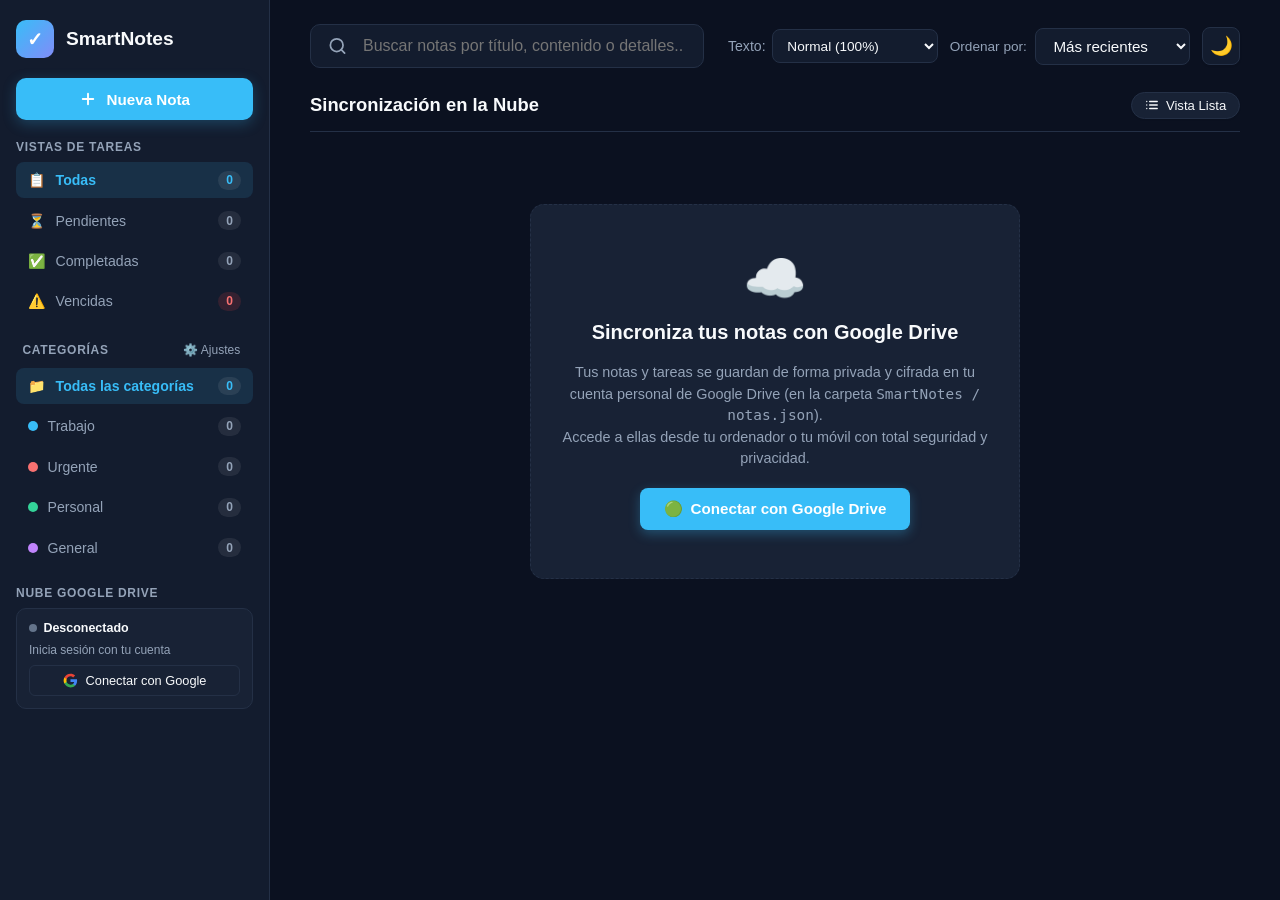
==== commit 8e0abca7: "feat(pwa): add web app manifest, service worker, icons and install assistant (v9.7)" ====
--- a/src/index.html
+++ b/src/index.html
@@ -10,7 +10,8 @@
   <meta name="theme-color" content="#4f46e5">
   <link rel="icon" type="image/svg+xml" href="data:image/svg+xml,%3Csvg xmlns='http://www.w3.org/2000/svg' viewBox='0 0 32 32'%3E%3Crect width='32' height='32' rx='8' fill='%234f46e5'/%3E%3Cpath d='M8 16.5l5 5 11-11' fill='none' stroke='white' stroke-width='3.5' stroke-linecap='round' stroke-linejoin='round'/%3E%3C/svg%3E">
   <link rel="alternate icon" type="image/svg+xml" href="favicon.svg">
-  <link rel="apple-touch-icon" href="data:image/svg+xml,%3Csvg xmlns='http://www.w3.org/2000/svg' viewBox='0 0 32 32'%3E%3Crect width='32' height='32' rx='8' fill='%234f46e5'/%3E%3Cpath d='M8 16.5l5 5 11-11' fill='none' stroke='white' stroke-width='3.5' stroke-linecap='round' stroke-linejoin='round'/%3E%3C/svg%3E">
+  <link rel="apple-touch-icon" href="icon-192.png">
+  <link rel="manifest" href="manifest.json">
   <title>SmartNotes - Gestor Inteligente con Google Drive</title>
   <link rel="stylesheet" href="styles.css">
   <script src="https://accounts.google.com/gsi/client" async defer></script>
@@ -111,6 +112,18 @@
             <span id="connectDriveBtnLabel">Conectar con Google</span>
           </button>
         </div>
+      </div>
+
+      <!-- Instalación como App PWA en Móvil / Escritorio -->
+      <div class="sidebar-section" id="pwaInstallSection" style="display: none;">
+        <button id="pwaInstallBtn" class="sync-btn pwa-btn" title="Instalar SmartNotes como aplicación en tu dispositivo">
+          <svg width="15" height="15" viewBox="0 0 24 24" fill="none" stroke="currentColor" stroke-width="2.2" stroke-linecap="round" stroke-linejoin="round">
+            <path d="M21 15v4a2 2 0 0 1-2 2H5a2 2 0 0 1-2-2v-4"></path>
+            <polyline points="7 10 12 15 17 10"></polyline>
+            <line x1="12" y1="15" x2="12" y2="3"></line>
+          </svg>
+          <span id="pwaInstallBtnText">Instalar App en el Móvil</span>
+        </button>
       </div>
     </aside>
 
--- a/src/styles.css
+++ b/src/styles.css
@@ -72,20 +72,30 @@
   padding: 0;
 }
 
+html {
+  max-width: 100%;
+  overflow-x: hidden;
+}
+
 body {
   font-family: -apple-system, BlinkMacSystemFont, "Segoe UI", Roboto, "Helvetica Neue", Arial, sans-serif;
   background-color: var(--bg-primary);
   color: var(--text-main);
   min-height: 100vh;
+  width: 100%;
+  max-width: 100%;
   transition: background-color 0.25s, color 0.25s;
   overflow-x: hidden;
+  position: relative;
 }
 
 /* Layout General Full-Width */
 .app-layout {
   display: flex;
   min-height: 100vh;
-  width: 100vw;
+  width: 100%;
+  max-width: 100%;
+  overflow-x: hidden;
 }
 
 /* SIDEBAR LATERAL IZQUIERDO */
@@ -345,6 +355,38 @@
   color: #4285f4;
 }
 
+.sync-btn.pwa-btn {
+  background: rgba(79, 70, 229, 0.12);
+  border: 1px solid rgba(79, 70, 229, 0.35);
+  color: var(--accent);
+  font-weight: 600;
+  cursor: pointer;
+  display: flex;
+  align-items: center;
+  justify-content: center;
+  gap: 0.5rem;
+  transition: all 0.2s cubic-bezier(0.4, 0, 0.2, 1);
+}
+
+.sync-btn.pwa-btn:hover {
+  background: var(--accent);
+  color: #fff;
+  border-color: var(--accent);
+  transform: translateY(-1px);
+  box-shadow: 0 4px 12px rgba(79, 70, 229, 0.35);
+}
+
+body.light-theme .sync-btn.pwa-btn {
+  background: #eef2ff;
+  border-color: #c7d2fe;
+  color: #4338ca;
+}
+
+body.light-theme .sync-btn.pwa-btn:hover {
+  background: var(--accent);
+  color: #fff;
+}
+
 .sync-filename {
   font-size: 0.75rem;
   color: var(--text-muted);
@@ -469,6 +511,9 @@
   flex-direction: column;
   gap: 1.5rem;
   max-width: 100%;
+  min-width: 0;
+  width: 100%;
+  overflow-x: hidden;
   overflow-y: auto;
 }
 
@@ -479,6 +524,8 @@
   align-items: center;
   gap: 1.5rem;
   flex-wrap: wrap;
+  width: 100%;
+  max-width: 100%;
 }
 
 .topbar-left {
@@ -486,7 +533,8 @@
   align-items: center;
   gap: 1rem;
   flex: 1;
-  min-width: 280px;
+  min-width: 200px;
+  max-width: 100%;
 }
 
 .mobile-menu-btn {
@@ -551,7 +599,8 @@
 .topbar-right {
   display: flex;
   align-items: center;
-  gap: 1rem;
+  gap: 0.75rem;
+  flex-wrap: wrap;
 }
 
 .text-size-box {
@@ -1734,8 +1783,11 @@
     top: 0;
     left: 0;
     bottom: 0;
+    width: 280px;
+    max-width: 85vw;
     transform: translateX(-100%);
     box-shadow: 10px 0 30px rgba(0, 0, 0, 0.5);
+    z-index: 1000;
   }
 
   .sidebar.open {
@@ -1743,7 +1795,13 @@
   }
 
   .mobile-menu-btn {
-    display: block;
+    display: inline-flex;
+    align-items: center;
+    justify-content: center;
+    width: 38px;
+    height: 38px;
+    padding: 0;
+    flex-shrink: 0;
   }
 
   .mobile-close-btn {
@@ -1763,7 +1821,7 @@
     right: 0;
     bottom: 0;
     background: rgba(0, 0, 0, 0.6);
-    z-index: 90;
+    z-index: 999;
   }
 
   .sidebar-backdrop.active {
@@ -1771,7 +1829,173 @@
   }
 
   .main-content {
-    padding: 1rem;
+    padding: 1rem 0.85rem;
+    gap: 1.1rem;
+    width: 100%;
+    max-width: 100%;
+    min-width: 0;
+    overflow-x: hidden;
+  }
+
+  .topbar {
+    flex-direction: column;
+    align-items: stretch;
+    gap: 0.75rem;
+    width: 100%;
+    max-width: 100%;
+  }
+
+  .topbar-left {
+    width: 100%;
+    min-width: 0;
+    gap: 0.5rem;
+  }
+
+  .search-box {
+    width: 100%;
+    min-width: 0;
+    max-width: 100%;
+  }
+
+  .topbar-right {
+    width: 100%;
+    max-width: 100%;
+    display: flex;
+    align-items: center;
+    justify-content: space-between;
+    gap: 0.5rem;
+  }
+
+  .text-size-box {
+    flex: 1;
+    min-width: 0;
+    display: flex;
+    align-items: center;
+    gap: 0.25rem;
+  }
+
+  .text-size-box label {
+    display: none;
+  }
+
+  .text-size-box select {
+    width: 100%;
+    min-width: 0;
+    padding: 0.45rem 0.35rem;
+    font-size: 0.8rem;
+  }
+
+  .sort-box {
+    flex: 1.35;
+    min-width: 0;
+    display: flex;
+    align-items: center;
+    gap: 0.25rem;
+  }
+
+  .sort-box label {
+    display: none;
+  }
+
+  .sort-box select {
+    width: 100%;
+    min-width: 0;
+    padding: 0.45rem 0.35rem;
+    font-size: 0.8rem;
+  }
+
+  .theme-toggle-btn {
+    width: 36px;
+    height: 36px;
+    flex-shrink: 0;
+  }
+}
+
+@media (max-width: 600px) {
+  .main-content {
+    padding: 0.75rem 0.6rem;
+  }
+
+  .full-width-grid {
+    grid-template-columns: 1fr !important;
+    gap: 0.5rem;
+    width: 100%;
+  }
+
+  .note-card {
+    width: 100% !important;
+    max-width: 100% !important;
+    min-width: 0 !important;
+  }
+
+  .folder-state-card {
+    padding: 1.75rem 1rem;
+    margin: 1rem 0;
+    width: 100%;
+    max-width: 100%;
+  }
+
+  .folder-state-btn {
+    width: 100%;
+    justify-content: center;
+  }
+
+  .card {
+    padding: 1rem 0.85rem;
+    width: 100%;
+    max-width: 100%;
+  }
+
+  .input-row {
+    flex-direction: column;
+    gap: 0.65rem;
+    width: 100%;
+  }
+
+  .flex-1 {
+    min-width: 100%;
+    width: 100%;
+  }
+
+  .form-actions {
+    flex-direction: column;
+    gap: 0.5rem;
+    width: 100%;
+  }
+
+  .form-actions .btn {
+    width: 100%;
+  }
+
+  .filter-status-bar {
+    flex-direction: column;
+    align-items: flex-start;
+    gap: 0.5rem;
+    width: 100%;
+  }
+
+  .filter-bar-actions {
+    width: 100%;
+    justify-content: flex-end;
+  }
+
+  .full-width-grid.view-list .note-card {
+    height: auto !important;
+    min-height: 44px !important;
+    max-height: none !important;
+    padding: 0.45rem 0.65rem !important;
+    flex-wrap: wrap !important;
+    gap: 0.4rem !important;
+  }
+
+  .full-width-grid.view-list .note-desc-sep,
+  .full-width-grid.view-list .note-content-inline {
+    display: none !important;
+  }
+
+  .full-width-grid.view-list .note-title {
+    max-width: 100% !important;
+    flex-shrink: 1 !important;
   }
 }
 
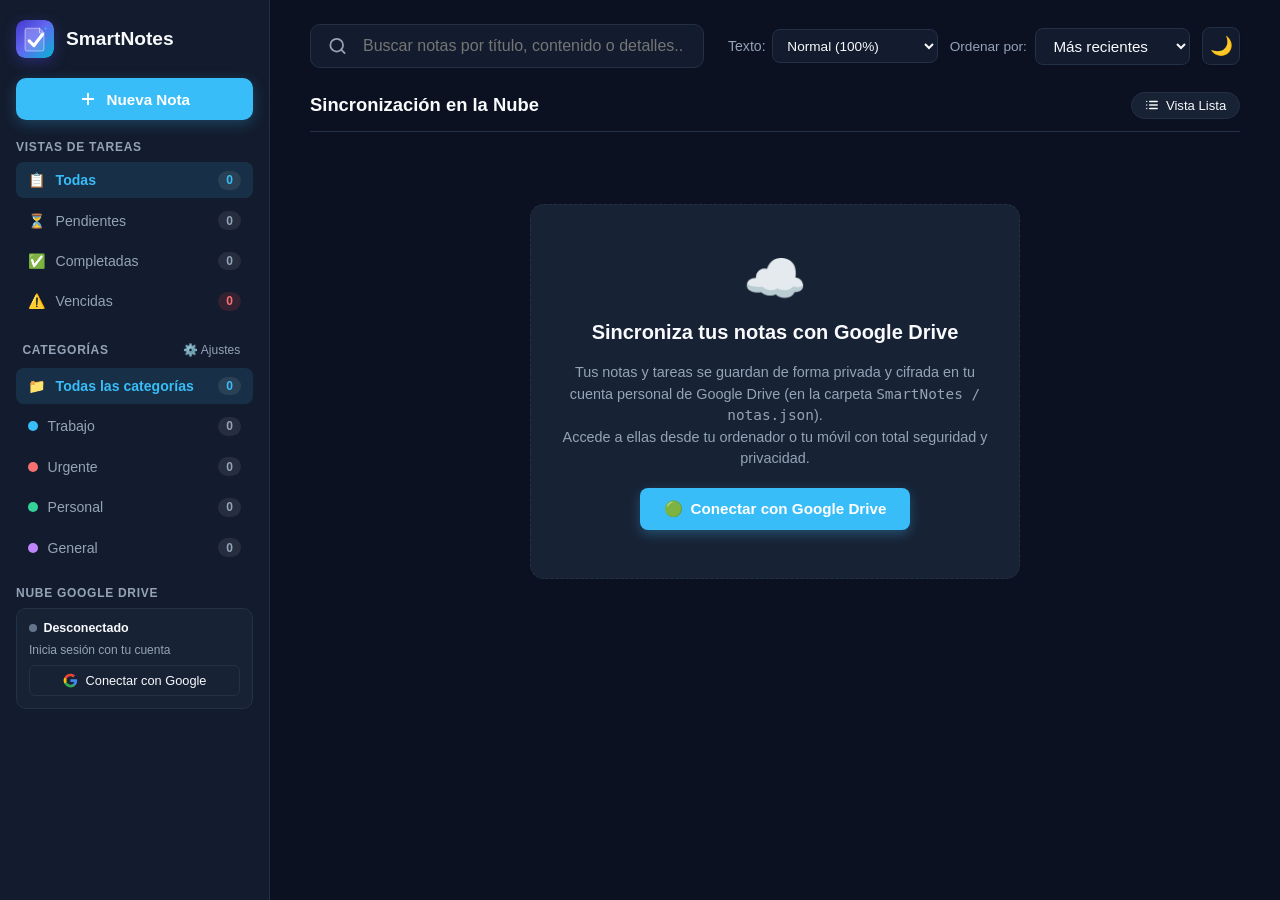
==== commit 89f47dc2: "feat(brand): redesign icon color gradient and official smartnotes symbol (v9.8)" ====
--- a/src/index.html
+++ b/src/index.html
@@ -8,7 +8,7 @@
   <meta name="apple-mobile-web-app-status-bar-style" content="black-translucent">
   <meta name="apple-mobile-web-app-title" content="SmartNotes">
   <meta name="theme-color" content="#4f46e5">
-  <link rel="icon" type="image/svg+xml" href="data:image/svg+xml,%3Csvg xmlns='http://www.w3.org/2000/svg' viewBox='0 0 32 32'%3E%3Crect width='32' height='32' rx='8' fill='%234f46e5'/%3E%3Cpath d='M8 16.5l5 5 11-11' fill='none' stroke='white' stroke-width='3.5' stroke-linecap='round' stroke-linejoin='round'/%3E%3C/svg%3E">
+  <link rel="icon" type="image/svg+xml" href="data:image/svg+xml,%3Csvg xmlns='http://www.w3.org/2000/svg' viewBox='0 0 512 512'%3E%3Cdefs%3E%3ClinearGradient id='bg' x1='0%25' y1='0%25' x2='100%25' y2='100%25'%3E%3Cstop offset='0%25' stop-color='%234338ca'/%3E%3Cstop offset='45%25' stop-color='%236366f1'/%3E%3Cstop offset='100%25' stop-color='%2306b6d4'/%3E%3C/linearGradient%3E%3ClinearGradient id='sheet' x1='0%25' y1='0%25' x2='100%25' y2='100%25'%3E%3Cstop offset='0%25' stop-color='%23ffffff' stop-opacity='0.25'/%3E%3Cstop offset='100%25' stop-color='%23ffffff' stop-opacity='0.10'/%3E%3C/linearGradient%3E%3C/defs%3E%3Crect width='512' height='512' rx='118' fill='url(%23bg)'/%3E%3Cpath d='M148 112 H316 L376 172 V392 C376 406 364 418 350 418 H148 C134 418 122 406 122 392 V138 C122 124 134 112 148 112 Z' fill='url(%23sheet)' stroke='rgba(255,255,255,0.45)' stroke-width='14' stroke-linejoin='round'/%3E%3Cpath d='M316 112 V166 C316 170 320 174 324 174 H376' fill='none' stroke='rgba(255,255,255,0.55)' stroke-width='14' stroke-linecap='round' stroke-linejoin='round'/%3E%3Cpath d='M178 280 L242 344 L356 196' fill='none' stroke='%23ffffff' stroke-width='42' stroke-linecap='round' stroke-linejoin='round'/%3E%3Cpath d='M400 88 C400 106 410 116 428 116 C410 116 400 126 400 144 C400 126 390 116 372 116 C390 116 400 106 400 88 Z' fill='%2338bdf8'/%3E%3C/svg%3E">
   <link rel="alternate icon" type="image/svg+xml" href="favicon.svg">
   <link rel="apple-touch-icon" href="icon-192.png">
   <link rel="manifest" href="manifest.json">
@@ -22,7 +22,26 @@
     <aside class="sidebar" id="sidebar">
       <div class="sidebar-header">
         <div class="brand">
-          <div class="logo-icon">✓</div>
+          <div class="logo-icon">
+            <svg width="38" height="38" viewBox="0 0 512 512" style="display: block; border-radius: 9px;">
+              <defs>
+                <linearGradient id="snLogoBg" x1="0%" y1="0%" x2="100%" y2="100%">
+                  <stop offset="0%" stop-color="#4338ca"/>
+                  <stop offset="45%" stop-color="#6366f1"/>
+                  <stop offset="100%" stop-color="#06b6d4"/>
+                </linearGradient>
+                <linearGradient id="snLogoSheet" x1="0%" y1="0%" x2="100%" y2="100%">
+                  <stop offset="0%" stop-color="#ffffff" stop-opacity="0.25"/>
+                  <stop offset="100%" stop-color="#ffffff" stop-opacity="0.10"/>
+                </linearGradient>
+              </defs>
+              <rect width="512" height="512" rx="118" fill="url(#snLogoBg)"/>
+              <path d="M148 112 H316 L376 172 V392 C376 406 364 418 350 418 H148 C134 418 122 406 122 392 V138 C122 124 134 112 148 112 Z" fill="url(#snLogoSheet)" stroke="rgba(255,255,255,0.45)" stroke-width="14" stroke-linejoin="round"/>
+              <path d="M316 112 V166 C316 170 320 174 324 174 H376" fill="none" stroke="rgba(255,255,255,0.55)" stroke-width="14" stroke-linecap="round" stroke-linejoin="round"/>
+              <path d="M178 280 L242 344 L356 196" fill="none" stroke="#ffffff" stroke-width="42" stroke-linecap="round" stroke-linejoin="round"/>
+              <path d="M400 88 C400 106 410 116 428 116 C410 116 400 126 400 144 C400 126 390 116 372 116 C390 116 400 106 400 88 Z" fill="#38bdf8"/>
+            </svg>
+          </div>
           <div class="brand-text">
             <h1>SmartNotes</h1>
           </div>
--- a/src/styles.css
+++ b/src/styles.css
@@ -129,16 +129,21 @@
 }
 
 .logo-icon {
-  background: linear-gradient(135deg, #38bdf8, #818cf8);
-  color: #fff;
   width: 38px;
   height: 38px;
-  border-radius: 10px;
+  border-radius: 9px;
   display: flex;
   align-items: center;
   justify-content: center;
-  font-size: 1.2rem;
-  font-weight: bold;
+  flex-shrink: 0;
+  box-shadow: 0 4px 14px rgba(79, 70, 229, 0.35);
+  background: transparent;
+  transition: transform 0.2s cubic-bezier(0.4, 0, 0.2, 1), box-shadow 0.2s ease;
+}
+
+.logo-icon:hover {
+  transform: scale(1.06);
+  box-shadow: 0 6px 20px rgba(79, 70, 229, 0.45);
 }
 
 .brand-text h1 {
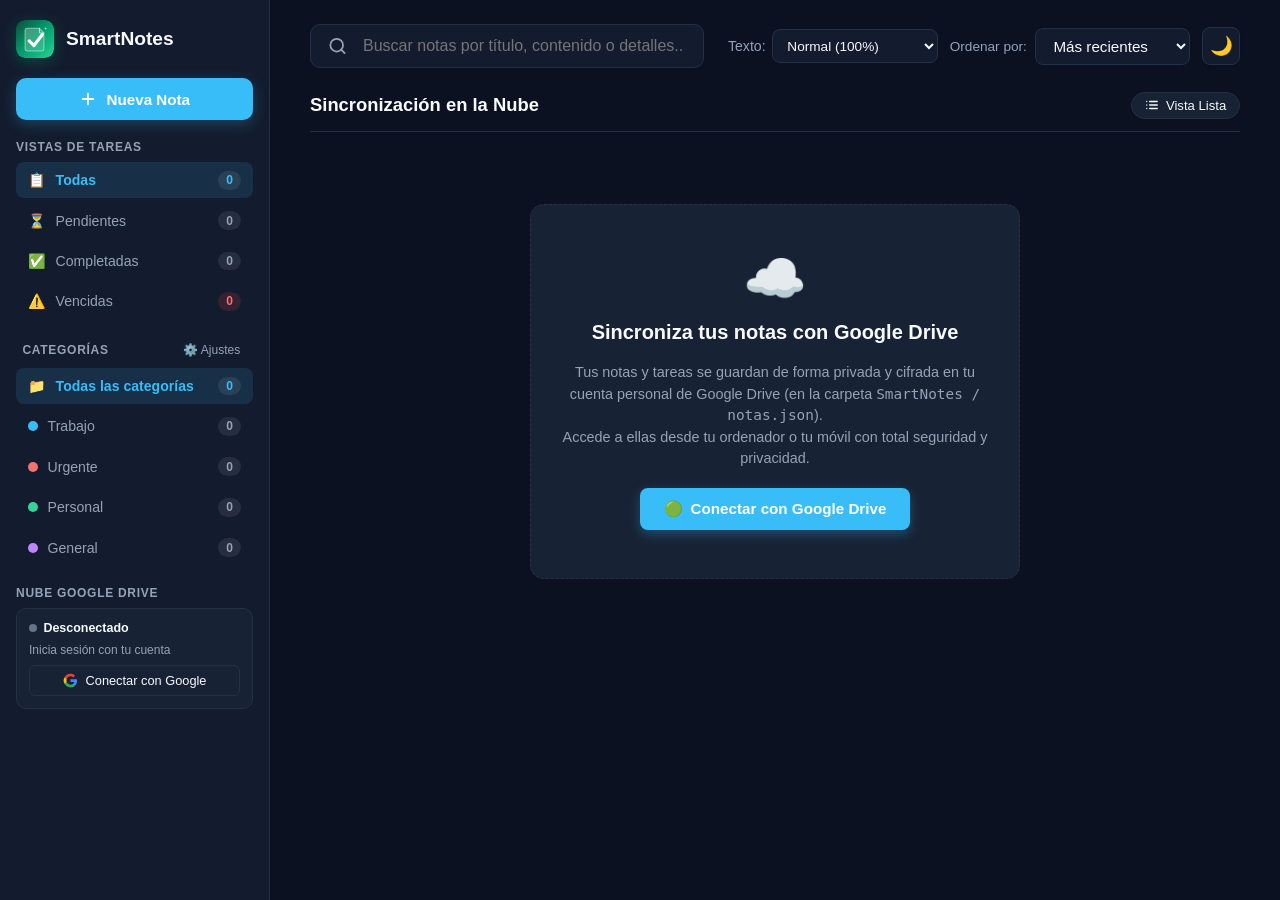
==== commit 2513de3a: "feat(brand): update icon palette to vibrant emerald and mint (v9.8)" ====
--- a/src/index.html
+++ b/src/index.html
@@ -7,8 +7,8 @@
   <meta name="apple-mobile-web-app-capable" content="yes">
   <meta name="apple-mobile-web-app-status-bar-style" content="black-translucent">
   <meta name="apple-mobile-web-app-title" content="SmartNotes">
-  <meta name="theme-color" content="#4f46e5">
-  <link rel="icon" type="image/svg+xml" href="data:image/svg+xml,%3Csvg xmlns='http://www.w3.org/2000/svg' viewBox='0 0 512 512'%3E%3Cdefs%3E%3ClinearGradient id='bg' x1='0%25' y1='0%25' x2='100%25' y2='100%25'%3E%3Cstop offset='0%25' stop-color='%234338ca'/%3E%3Cstop offset='45%25' stop-color='%236366f1'/%3E%3Cstop offset='100%25' stop-color='%2306b6d4'/%3E%3C/linearGradient%3E%3ClinearGradient id='sheet' x1='0%25' y1='0%25' x2='100%25' y2='100%25'%3E%3Cstop offset='0%25' stop-color='%23ffffff' stop-opacity='0.25'/%3E%3Cstop offset='100%25' stop-color='%23ffffff' stop-opacity='0.10'/%3E%3C/linearGradient%3E%3C/defs%3E%3Crect width='512' height='512' rx='118' fill='url(%23bg)'/%3E%3Cpath d='M148 112 H316 L376 172 V392 C376 406 364 418 350 418 H148 C134 418 122 406 122 392 V138 C122 124 134 112 148 112 Z' fill='url(%23sheet)' stroke='rgba(255,255,255,0.45)' stroke-width='14' stroke-linejoin='round'/%3E%3Cpath d='M316 112 V166 C316 170 320 174 324 174 H376' fill='none' stroke='rgba(255,255,255,0.55)' stroke-width='14' stroke-linecap='round' stroke-linejoin='round'/%3E%3Cpath d='M178 280 L242 344 L356 196' fill='none' stroke='%23ffffff' stroke-width='42' stroke-linecap='round' stroke-linejoin='round'/%3E%3Cpath d='M400 88 C400 106 410 116 428 116 C410 116 400 126 400 144 C400 126 390 116 372 116 C390 116 400 106 400 88 Z' fill='%2338bdf8'/%3E%3C/svg%3E">
+  <meta name="theme-color" content="#059669">
+  <link rel="icon" type="image/svg+xml" href="data:image/svg+xml,%3Csvg xmlns='http://www.w3.org/2000/svg' viewBox='0 0 512 512'%3E%3Cdefs%3E%3ClinearGradient id='bg' x1='0%25' y1='0%25' x2='100%25' y2='100%25'%3E%3Cstop offset='0%25' stop-color='%23064e3b'/%3E%3Cstop offset='45%25' stop-color='%23059669'/%3E%3Cstop offset='75%25' stop-color='%2310b981'/%3E%3Cstop offset='100%25' stop-color='%2334d399'/%3E%3C/linearGradient%3E%3ClinearGradient id='sheet' x1='0%25' y1='0%25' x2='100%25' y2='100%25'%3E%3Cstop offset='0%25' stop-color='%23ffffff' stop-opacity='0.25'/%3E%3Cstop offset='100%25' stop-color='%23ffffff' stop-opacity='0.10'/%3E%3C/linearGradient%3E%3C/defs%3E%3Crect width='512' height='512' rx='118' fill='url(%23bg)'/%3E%3Cpath d='M148 112 H316 L376 172 V392 C376 406 364 418 350 418 H148 C134 418 122 406 122 392 V138 C122 124 134 112 148 112 Z' fill='url(%23sheet)' stroke='rgba(255,255,255,0.45)' stroke-width='14' stroke-linejoin='round'/%3E%3Cpath d='M316 112 V166 C316 170 320 174 324 174 H376' fill='none' stroke='rgba(255,255,255,0.6)' stroke-width='14' stroke-linecap='round' stroke-linejoin='round'/%3E%3Cpath d='M178 280 L242 344 L356 196' fill='none' stroke='%23ffffff' stroke-width='42' stroke-linecap='round' stroke-linejoin='round'/%3E%3Cpath d='M400 88 C400 106 410 116 428 116 C410 116 400 126 400 144 C400 126 390 116 372 116 C390 116 400 106 400 88 Z' fill='%236ee7b7'/%3E%3C/svg%3E">
   <link rel="alternate icon" type="image/svg+xml" href="favicon.svg">
   <link rel="apple-touch-icon" href="icon-192.png">
   <link rel="manifest" href="manifest.json">
@@ -26,9 +26,10 @@
             <svg width="38" height="38" viewBox="0 0 512 512" style="display: block; border-radius: 9px;">
               <defs>
                 <linearGradient id="snLogoBg" x1="0%" y1="0%" x2="100%" y2="100%">
-                  <stop offset="0%" stop-color="#4338ca"/>
-                  <stop offset="45%" stop-color="#6366f1"/>
-                  <stop offset="100%" stop-color="#06b6d4"/>
+                  <stop offset="0%" stop-color="#064e3b"/>
+                  <stop offset="45%" stop-color="#059669"/>
+                  <stop offset="75%" stop-color="#10b981"/>
+                  <stop offset="100%" stop-color="#34d399"/>
                 </linearGradient>
                 <linearGradient id="snLogoSheet" x1="0%" y1="0%" x2="100%" y2="100%">
                   <stop offset="0%" stop-color="#ffffff" stop-opacity="0.25"/>
@@ -37,9 +38,9 @@
               </defs>
               <rect width="512" height="512" rx="118" fill="url(#snLogoBg)"/>
               <path d="M148 112 H316 L376 172 V392 C376 406 364 418 350 418 H148 C134 418 122 406 122 392 V138 C122 124 134 112 148 112 Z" fill="url(#snLogoSheet)" stroke="rgba(255,255,255,0.45)" stroke-width="14" stroke-linejoin="round"/>
-              <path d="M316 112 V166 C316 170 320 174 324 174 H376" fill="none" stroke="rgba(255,255,255,0.55)" stroke-width="14" stroke-linecap="round" stroke-linejoin="round"/>
+              <path d="M316 112 V166 C316 170 320 174 324 174 H376" fill="none" stroke="rgba(255,255,255,0.6)" stroke-width="14" stroke-linecap="round" stroke-linejoin="round"/>
               <path d="M178 280 L242 344 L356 196" fill="none" stroke="#ffffff" stroke-width="42" stroke-linecap="round" stroke-linejoin="round"/>
-              <path d="M400 88 C400 106 410 116 428 116 C410 116 400 126 400 144 C400 126 390 116 372 116 C390 116 400 106 400 88 Z" fill="#38bdf8"/>
+              <path d="M400 88 C400 106 410 116 428 116 C410 116 400 126 400 144 C400 126 390 116 372 116 C390 116 400 106 400 88 Z" fill="#6ee7b7"/>
             </svg>
           </div>
           <div class="brand-text">
--- a/src/styles.css
+++ b/src/styles.css
@@ -136,14 +136,14 @@
   align-items: center;
   justify-content: center;
   flex-shrink: 0;
-  box-shadow: 0 4px 14px rgba(79, 70, 229, 0.35);
+  box-shadow: 0 4px 14px rgba(5, 150, 105, 0.35);
   background: transparent;
   transition: transform 0.2s cubic-bezier(0.4, 0, 0.2, 1), box-shadow 0.2s ease;
 }
 
 .logo-icon:hover {
   transform: scale(1.06);
-  box-shadow: 0 6px 20px rgba(79, 70, 229, 0.45);
+  box-shadow: 0 6px 20px rgba(5, 150, 105, 0.45);
 }
 
 .brand-text h1 {
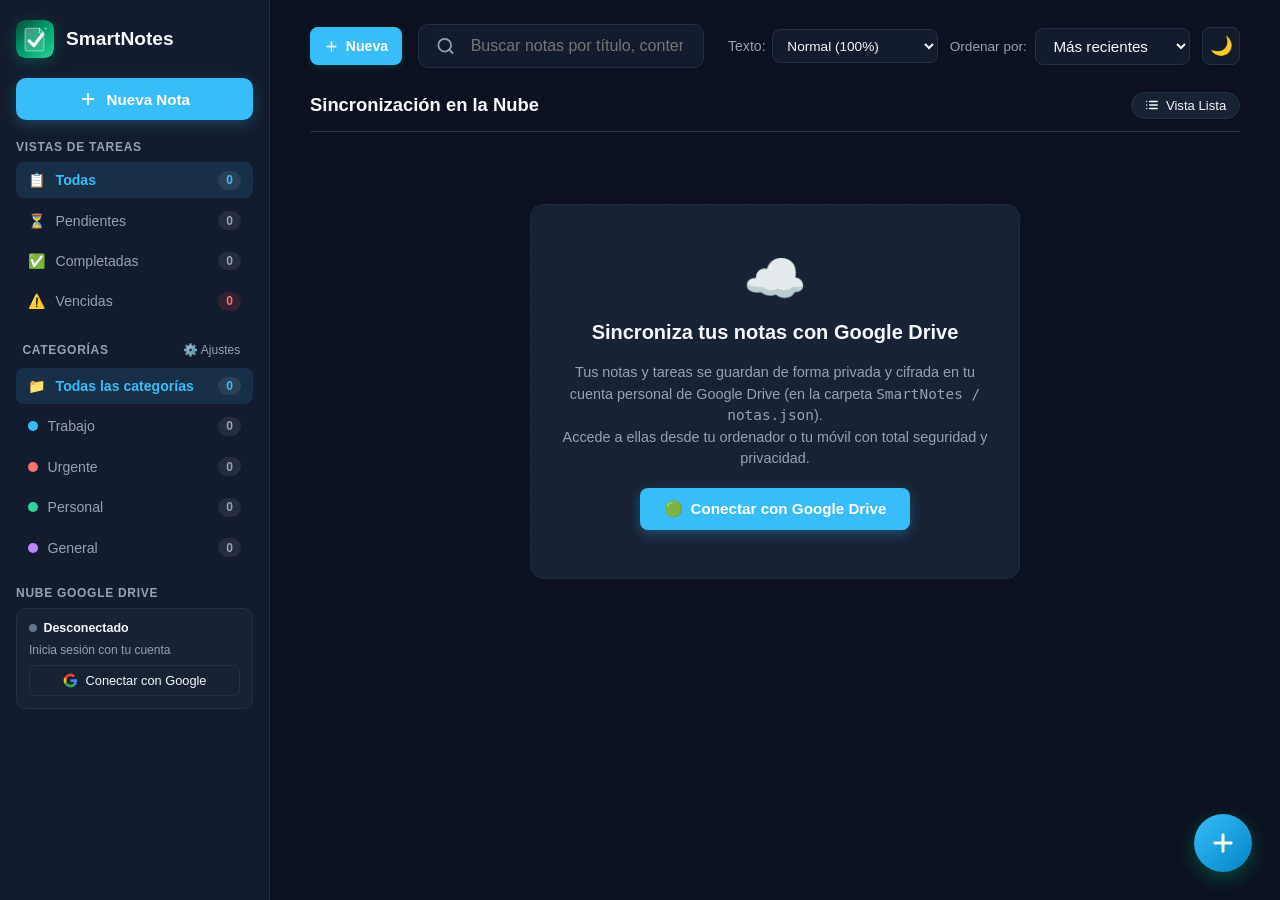
==== commit d076b86f: "feat(ui): add mobile FAB and header button for new note, remove redundant pwa install button (v9.10)" ====
--- a/src/index.html
+++ b/src/index.html
@@ -8,10 +8,11 @@
   <meta name="apple-mobile-web-app-status-bar-style" content="black-translucent">
   <meta name="apple-mobile-web-app-title" content="SmartNotes">
   <meta name="theme-color" content="#059669">
-  <link rel="icon" type="image/svg+xml" href="data:image/svg+xml,%3Csvg xmlns='http://www.w3.org/2000/svg' viewBox='0 0 512 512'%3E%3Cdefs%3E%3ClinearGradient id='bg' x1='0%25' y1='0%25' x2='100%25' y2='100%25'%3E%3Cstop offset='0%25' stop-color='%23064e3b'/%3E%3Cstop offset='45%25' stop-color='%23059669'/%3E%3Cstop offset='75%25' stop-color='%2310b981'/%3E%3Cstop offset='100%25' stop-color='%2334d399'/%3E%3C/linearGradient%3E%3ClinearGradient id='sheet' x1='0%25' y1='0%25' x2='100%25' y2='100%25'%3E%3Cstop offset='0%25' stop-color='%23ffffff' stop-opacity='0.25'/%3E%3Cstop offset='100%25' stop-color='%23ffffff' stop-opacity='0.10'/%3E%3C/linearGradient%3E%3C/defs%3E%3Crect width='512' height='512' rx='118' fill='url(%23bg)'/%3E%3Cpath d='M148 112 H316 L376 172 V392 C376 406 364 418 350 418 H148 C134 418 122 406 122 392 V138 C122 124 134 112 148 112 Z' fill='url(%23sheet)' stroke='rgba(255,255,255,0.45)' stroke-width='14' stroke-linejoin='round'/%3E%3Cpath d='M316 112 V166 C316 170 320 174 324 174 H376' fill='none' stroke='rgba(255,255,255,0.6)' stroke-width='14' stroke-linecap='round' stroke-linejoin='round'/%3E%3Cpath d='M178 280 L242 344 L356 196' fill='none' stroke='%23ffffff' stroke-width='42' stroke-linecap='round' stroke-linejoin='round'/%3E%3Cpath d='M400 88 C400 106 410 116 428 116 C410 116 400 126 400 144 C400 126 390 116 372 116 C390 116 400 106 400 88 Z' fill='%236ee7b7'/%3E%3C/svg%3E">
-  <link rel="alternate icon" type="image/svg+xml" href="favicon.svg">
-  <link rel="apple-touch-icon" href="icon-192.png">
-  <link rel="manifest" href="manifest.json">
+  <link rel="icon" type="image/x-icon" href="favicon.ico?v=4">
+  <link rel="icon" type="image/svg+xml" href="favicon.svg?v=4">
+  <link rel="alternate icon" type="image/png" href="icon-192.png?v=4">
+  <link rel="apple-touch-icon" href="icon-192.png?v=4">
+  <link rel="manifest" href="manifest.json?v=4">
   <title>SmartNotes - Gestor Inteligente con Google Drive</title>
   <link rel="stylesheet" href="styles.css">
   <script src="https://accounts.google.com/gsi/client" async defer></script>
@@ -133,18 +134,6 @@
           </button>
         </div>
       </div>
-
-      <!-- Instalación como App PWA en Móvil / Escritorio -->
-      <div class="sidebar-section" id="pwaInstallSection" style="display: none;">
-        <button id="pwaInstallBtn" class="sync-btn pwa-btn" title="Instalar SmartNotes como aplicación en tu dispositivo">
-          <svg width="15" height="15" viewBox="0 0 24 24" fill="none" stroke="currentColor" stroke-width="2.2" stroke-linecap="round" stroke-linejoin="round">
-            <path d="M21 15v4a2 2 0 0 1-2 2H5a2 2 0 0 1-2-2v-4"></path>
-            <polyline points="7 10 12 15 17 10"></polyline>
-            <line x1="12" y1="15" x2="12" y2="3"></line>
-          </svg>
-          <span id="pwaInstallBtnText">Instalar App en el Móvil</span>
-        </button>
-      </div>
     </aside>
 
     <!-- Backdrop móvil -->
@@ -156,6 +145,13 @@
       <header class="topbar">
         <div class="topbar-left">
           <button class="mobile-menu-btn" id="mobileMenuBtn" title="Abrir barra lateral">☰</button>
+          <button class="topbar-new-note-btn" id="topbarNewNoteBtn" title="Crear nueva nota" aria-label="Crear nueva nota">
+            <svg viewBox="0 0 24 24" fill="none" stroke="currentColor" stroke-width="2.5" stroke-linecap="round" stroke-linejoin="round">
+              <line x1="12" y1="5" x2="12" y2="19"></line>
+              <line x1="5" y1="12" x2="19" y2="12"></line>
+            </svg>
+            <span class="topbar-btn-text">Nueva</span>
+          </button>
           <div class="search-box">
             <span class="search-icon">
               <svg viewBox="0 0 24 24" fill="none" stroke="currentColor" stroke-width="2.2" stroke-linecap="round" stroke-linejoin="round">
@@ -271,6 +267,14 @@
         <!-- Se puebla dinámicamente con app.js -->
       </div>
     </main>
+
+    <!-- Botón Flotante de Acción Rápida (FAB) para Móvil / Tablet / Escritorio -->
+    <button class="fab-new-note" id="fabNewNoteBtn" title="Crear nueva nota" aria-label="Crear nueva nota">
+      <svg viewBox="0 0 24 24" fill="none" stroke="currentColor" stroke-width="2.5" stroke-linecap="round" stroke-linejoin="round">
+        <line x1="12" y1="5" x2="12" y2="19"></line>
+        <line x1="5" y1="12" x2="19" y2="12"></line>
+      </svg>
+    </button>
   </div>
 
   <!-- Modal de Detalle de Nota (Lectura Completa) -->
--- a/src/styles.css
+++ b/src/styles.css
@@ -360,37 +360,6 @@
   color: #4285f4;
 }
 
-.sync-btn.pwa-btn {
-  background: rgba(79, 70, 229, 0.12);
-  border: 1px solid rgba(79, 70, 229, 0.35);
-  color: var(--accent);
-  font-weight: 600;
-  cursor: pointer;
-  display: flex;
-  align-items: center;
-  justify-content: center;
-  gap: 0.5rem;
-  transition: all 0.2s cubic-bezier(0.4, 0, 0.2, 1);
-}
-
-.sync-btn.pwa-btn:hover {
-  background: var(--accent);
-  color: #fff;
-  border-color: var(--accent);
-  transform: translateY(-1px);
-  box-shadow: 0 4px 12px rgba(79, 70, 229, 0.35);
-}
-
-body.light-theme .sync-btn.pwa-btn {
-  background: #eef2ff;
-  border-color: #c7d2fe;
-  color: #4338ca;
-}
-
-body.light-theme .sync-btn.pwa-btn:hover {
-  background: var(--accent);
-  color: #fff;
-}
 
 .sync-filename {
   font-size: 0.75rem;
@@ -551,6 +520,42 @@
   padding: 0.4rem 0.7rem;
   border-radius: 8px;
   cursor: pointer;
+}
+
+/* Botón Rápido Nueva Nota en Topbar */
+.topbar-new-note-btn {
+  background: var(--accent);
+  color: #ffffff;
+  border: none;
+  border-radius: 8px;
+  height: 38px;
+  padding: 0 0.85rem;
+  display: inline-flex;
+  align-items: center;
+  gap: 0.45rem;
+  cursor: pointer;
+  font-size: 0.88rem;
+  font-weight: 600;
+  white-space: nowrap;
+  flex-shrink: 0;
+  box-shadow: 0 2px 6px rgba(5, 150, 105, 0.25);
+  transition: all 0.2s cubic-bezier(0.4, 0, 0.2, 1);
+}
+
+.topbar-new-note-btn svg {
+  width: 15px;
+  height: 15px;
+  stroke: currentColor;
+}
+
+.topbar-new-note-btn:hover {
+  background: var(--accent-hover);
+  transform: translateY(-1.5px);
+  box-shadow: 0 4px 12px rgba(5, 150, 105, 0.35);
+}
+
+.topbar-new-note-btn:active {
+  transform: scale(0.94);
 }
 
 .search-box {
@@ -688,6 +693,54 @@
   box-shadow: 0 4px 10px rgba(0, 0, 0, 0.1);
 }
 
+/* Botón Flotante de Acción Rápida (FAB) */
+.fab-new-note {
+  position: fixed;
+  bottom: calc(1.75rem + env(safe-area-inset-bottom, 0px));
+  right: calc(1.75rem + env(safe-area-inset-right, 0px));
+  width: 58px;
+  height: 58px;
+  border-radius: 50%;
+  background: linear-gradient(135deg, var(--accent) 0%, var(--accent-hover) 100%);
+  color: #ffffff;
+  border: none;
+  box-shadow: 0 6px 20px rgba(5, 150, 105, 0.45), 0 2px 6px rgba(0, 0, 0, 0.15);
+  display: flex;
+  align-items: center;
+  justify-content: center;
+  cursor: pointer;
+  z-index: 99;
+  transition: transform 0.25s cubic-bezier(0.34, 1.56, 0.64, 1), box-shadow 0.2s, background 0.2s;
+  outline: none;
+  -webkit-tap-highlight-color: transparent;
+}
+
+.fab-new-note svg {
+  width: 28px;
+  height: 28px;
+  stroke: currentColor;
+  transition: transform 0.25s ease;
+}
+
+.fab-new-note:hover {
+  transform: scale(1.1) translateY(-2px);
+  box-shadow: 0 10px 28px rgba(5, 150, 105, 0.55), 0 3px 8px rgba(0, 0, 0, 0.2);
+}
+
+.fab-new-note:active {
+  transform: scale(0.92);
+}
+
+/* Cuando el formulario está abierto, el FAB rota 45° a '✕' y cambia a tono de cancelación */
+.fab-new-note.is-open {
+  background: linear-gradient(135deg, #ef4444 0%, #dc2626 100%);
+  box-shadow: 0 6px 20px rgba(220, 38, 38, 0.45), 0 2px 6px rgba(0, 0, 0, 0.15);
+}
+
+.fab-new-note.is-open svg {
+  transform: rotate(45deg);
+}
+
 /* Barra de Filtro Activo */
 .filter-status-bar {
   display: flex;
@@ -1834,7 +1887,7 @@
   }
 
   .main-content {
-    padding: 1rem 0.85rem;
+    padding: 1rem 0.85rem 5.5rem 0.85rem;
     gap: 1.1rem;
     width: 100%;
     max-width: 100%;
@@ -1854,6 +1907,23 @@
     width: 100%;
     min-width: 0;
     gap: 0.5rem;
+  }
+
+  .topbar-new-note-btn {
+    width: 38px;
+    height: 38px;
+    padding: 0;
+    justify-content: center;
+    flex-shrink: 0;
+  }
+
+  .topbar-new-note-btn .topbar-btn-text {
+    display: none;
+  }
+
+  .topbar-new-note-btn svg {
+    width: 18px;
+    height: 18px;
   }
 
   .search-box {
@@ -1918,7 +1988,7 @@
 
 @media (max-width: 600px) {
   .main-content {
-    padding: 0.75rem 0.6rem;
+    padding: 0.75rem 0.6rem 5.5rem 0.6rem;
   }
 
   .full-width-grid {
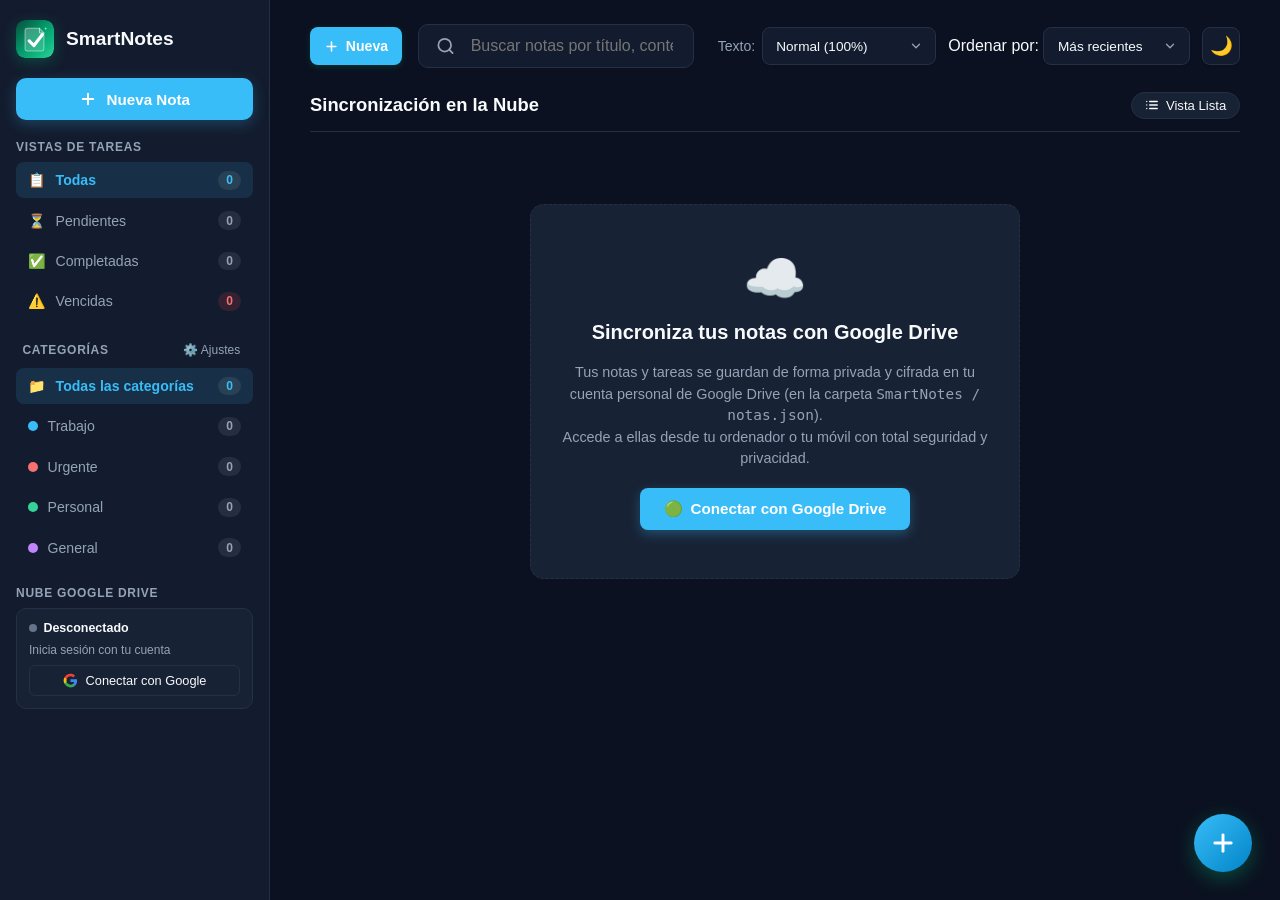
==== commit 670d0006: "fix(categories): enable inline category editing, fix delete flow and UI refresh (v9.12)" ====
--- a/src/index.html
+++ b/src/index.html
@@ -343,10 +343,11 @@
         <button class="btn-action" id="closeCategoryModalBtn">✕</button>
       </div>
 
-      <!-- Lista de Categorías Existentes con Borrado -->
+      <!-- Lista de Categorías Existentes con Edición y Borrado -->
       <div>
-        <label style="font-size: 0.85rem; color: var(--text-muted); margin-bottom: 0.4rem; display: block;">
-          Categorías existentes:
+        <label style="font-size: 0.85rem; color: var(--text-muted); margin-bottom: 0.4rem; display: flex; justify-content: space-between; align-items: center;">
+          <span>Categorías existentes:</span>
+          <span style="font-size: 0.75rem; font-weight: normal; opacity: 0.8;">(✏️ editar · 🗑️ eliminar)</span>
         </label>
         <div class="category-list-container" id="categoryListContainer">
           <!-- Se puebla dinámicamente -->
@@ -362,7 +363,7 @@
         </div>
         <div>
           <label>Color distintivo:</label>
-          <input type="color" id="newCategoryColor" value="#38bdf8" style="height: 38px; width: 100%; cursor: pointer;">
+          <input type="color" id="newCategoryColor" value="#10b981" style="height: 38px; width: 100%; cursor: pointer;">
         </div>
         <div class="modal-footer">
           <button type="button" class="btn-secondary" id="cancelCategoryBtn">Cerrar</button>
--- a/src/styles.css
+++ b/src/styles.css
@@ -48,7 +48,7 @@
 }
 
 body.light-theme .btn-new-note {
-  box-shadow: 0 4px 14px rgba(79, 70, 229, 0.3);
+  box-shadow: 0 4px 14px rgba(5, 150, 105, 0.25);
 }
 
 body.light-theme input[type="text"],
@@ -63,7 +63,7 @@
 body.light-theme textarea:focus,
 body.light-theme select:focus {
   border-color: var(--accent);
-  box-shadow: 0 0 0 3px rgba(79, 70, 229, 0.15);
+  box-shadow: 0 0 0 3px rgba(5, 150, 105, 0.18);
 }
 
 * {
@@ -621,33 +621,20 @@
   color: var(--text-muted);
 }
 
-.text-size-box select {
-  background: var(--bg-secondary);
+.text-size-box select,
+.sort-box select {
+  height: 38px;
+  background-color: var(--bg-secondary);
   border: 1px solid var(--border-color);
   border-radius: 8px;
-  padding: 0.45rem 0.65rem;
+  padding: 0 2.25rem 0 0.85rem;
   color: var(--text-main);
   outline: none;
   cursor: pointer;
   font-size: 0.85rem;
-}
-
-.sort-box {
-  display: flex;
-  align-items: center;
-  gap: 0.5rem;
-  font-size: 0.85rem;
-  color: var(--text-muted);
-}
-
-.sort-box select {
-  background: var(--bg-secondary);
-  border: 1px solid var(--border-color);
-  border-radius: 8px;
-  padding: 0.5rem 0.85rem;
-  color: var(--text-main);
-  outline: none;
-  cursor: pointer;
+  font-weight: 500;
+  display: inline-flex;
+  align-items: center;
 }
 
 /* Botón Icono Modo Oscuro / Claro en Topbar */
@@ -916,7 +903,7 @@
   flex-wrap: wrap;
 }
 
-input[type="text"], input[type="date"], textarea, select {
+input[type="text"], input[type="date"], textarea {
   background-color: var(--input-bg);
   border: 1px solid var(--border-color);
   border-radius: 8px;
@@ -927,8 +914,83 @@
   transition: border-color 0.2s;
 }
 
-input[type="text"]:focus, input[type="date"]:focus, textarea:focus, select:focus {
+input[type="text"]:focus, input[type="date"]:focus, textarea:focus {
   border-color: var(--accent);
+  box-shadow: 0 0 0 3px rgba(16, 185, 129, 0.15);
+}
+
+/* ========================================================
+   ESTILOS UNIFICADOS PARA LISTAS DESPLEGABLES (SELECT)
+   ======================================================== */
+select {
+  appearance: none;
+  -webkit-appearance: none;
+  -moz-appearance: none;
+  background-color: var(--input-bg);
+  background-image: url("data:image/svg+xml,%3Csvg xmlns='http://www.w3.org/2000/svg' width='16' height='16' viewBox='0 0 24 24' fill='none' stroke='%2394a3b8' stroke-width='2.2' stroke-linecap='round' stroke-linejoin='round'%3E%3Cpolyline points='6 9 12 15 18 9'%3E%3C/polyline%3E%3C/svg%3E");
+  background-repeat: no-repeat;
+  background-position: right 0.75rem center;
+  background-size: 14px 14px;
+  padding: 0.65rem 2.25rem 0.65rem 0.85rem !important;
+  border: 1px solid var(--border-color);
+  border-radius: 8px;
+  color: var(--text-main);
+  font-size: 0.9rem;
+  font-weight: 500;
+  outline: none;
+  cursor: pointer;
+  transition: border-color 0.2s, background-color 0.2s, box-shadow 0.2s;
+  box-shadow: 0 1px 2px rgba(0, 0, 0, 0.08);
+}
+
+select:hover {
+  border-color: var(--accent);
+  background-color: var(--bg-hover);
+  background-image: url("data:image/svg+xml,%3Csvg xmlns='http://www.w3.org/2000/svg' width='16' height='16' viewBox='0 0 24 24' fill='none' stroke='%2310b981' stroke-width='2.2' stroke-linecap='round' stroke-linejoin='round'%3E%3Cpolyline points='6 9 12 15 18 9'%3E%3C/polyline%3E%3C/svg%3E");
+}
+
+select:focus {
+  border-color: var(--accent);
+  box-shadow: 0 0 0 3px rgba(16, 185, 129, 0.2);
+  background-image: url("data:image/svg+xml,%3Csvg xmlns='http://www.w3.org/2000/svg' width='16' height='16' viewBox='0 0 24 24' fill='none' stroke='%2310b981' stroke-width='2.2' stroke-linecap='round' stroke-linejoin='round'%3E%3Cpolyline points='6 9 12 15 18 9'%3E%3C/polyline%3E%3C/svg%3E");
+}
+
+select option {
+  background-color: var(--bg-card);
+  color: var(--text-main);
+  padding: 0.6rem 0.8rem;
+  font-size: 0.9rem;
+}
+
+/* En Modo Claro */
+body.light-theme select {
+  background-color: #ffffff;
+  border-color: #cbd5e1;
+  color: #1e293b;
+  background-image: url("data:image/svg+xml,%3Csvg xmlns='http://www.w3.org/2000/svg' width='16' height='16' viewBox='0 0 24 24' fill='none' stroke='%2364748b' stroke-width='2.2' stroke-linecap='round' stroke-linejoin='round'%3E%3Cpolyline points='6 9 12 15 18 9'%3E%3C/polyline%3E%3C/svg%3E");
+  box-shadow: 0 1px 2px rgba(0, 0, 0, 0.04);
+}
+
+body.light-theme select:hover {
+  background-color: #f8fafc;
+  border-color: var(--accent);
+  background-image: url("data:image/svg+xml,%3Csvg xmlns='http://www.w3.org/2000/svg' width='16' height='16' viewBox='0 0 24 24' fill='none' stroke='%23059669' stroke-width='2.2' stroke-linecap='round' stroke-linejoin='round'%3E%3Cpolyline points='6 9 12 15 18 9'%3E%3C/polyline%3E%3C/svg%3E");
+}
+
+body.light-theme select:focus {
+  border-color: var(--accent);
+  box-shadow: 0 0 0 3px rgba(5, 150, 105, 0.18);
+  background-image: url("data:image/svg+xml,%3Csvg xmlns='http://www.w3.org/2000/svg' width='16' height='16' viewBox='0 0 24 24' fill='none' stroke='%23059669' stroke-width='2.2' stroke-linecap='round' stroke-linejoin='round'%3E%3Cpolyline points='6 9 12 15 18 9'%3E%3C/polyline%3E%3C/svg%3E");
+}
+
+body.light-theme select option {
+  background-color: #ffffff;
+  color: #1e293b;
+}
+
+#newNoteForm select,
+#editNoteForm select {
+  height: 44px;
 }
 
 .flex-1 {
@@ -1772,7 +1834,7 @@
 }
 
 .category-list-container {
-  max-height: 180px;
+  max-height: 250px;
   overflow-y: auto;
   display: flex;
   flex-direction: column;
@@ -1786,10 +1848,22 @@
   display: flex;
   justify-content: space-between;
   align-items: center;
-  padding: 0.45rem 0.75rem;
+  padding: 0.5rem 0.75rem;
   border-radius: 8px;
-  background: var(--input-bg);
+  background: var(--bg-card);
   border: 1px solid var(--border-color);
+  transition: all 0.2s cubic-bezier(0.4, 0, 0.2, 1);
+}
+
+.category-item-row:hover {
+  border-color: rgba(16, 185, 129, 0.45);
+}
+
+.category-item-row.editing {
+  background: var(--bg-secondary);
+  border-color: var(--accent);
+  box-shadow: 0 0 0 3px rgba(16, 185, 129, 0.18);
+  padding: 0.4rem 0.6rem;
 }
 
 .category-info {
@@ -1797,6 +1871,21 @@
   align-items: center;
   gap: 0.6rem;
   font-size: 0.9rem;
+  min-width: 0;
+  flex: 1;
+}
+
+.category-name-text {
+  overflow: hidden;
+  text-overflow: ellipsis;
+  white-space: nowrap;
+}
+
+.category-count-badge {
+  font-size: 0.75rem;
+  color: var(--text-muted);
+  font-weight: 400;
+  white-space: nowrap;
 }
 
 .color-dot {
@@ -1807,19 +1896,97 @@
   flex-shrink: 0;
 }
 
-.btn-delete-cat {
-  background: none;
-  border: none;
-  cursor: pointer;
-  color: var(--text-muted);
-  font-size: 0.85rem;
-  padding: 0.2rem 0.4rem;
-  border-radius: 4px;
-}
-
-.btn-delete-cat:hover {
+.category-row-actions {
+  display: flex;
+  align-items: center;
+  gap: 0.35rem;
+  flex-shrink: 0;
+}
+
+.category-row-actions .btn-action {
+  font-size: 0.95rem;
+  padding: 0.25rem 0.45rem;
+  border-radius: 6px;
+  background: transparent;
+  border: 1px solid transparent;
+  cursor: pointer;
+  color: var(--text-muted);
+  transition: all 0.15s;
+}
+
+.category-row-actions .btn-action:hover {
+  color: var(--text-main);
+  background: var(--bg-hover);
+  border-color: var(--border-color);
+}
+
+.category-row-actions .btn-delete-cat:hover {
   color: #ef4444;
-  background: rgba(239, 68, 68, 0.15);
+  background: rgba(239, 68, 68, 0.12);
+  border-color: rgba(239, 68, 68, 0.3);
+}
+
+.cat-protected-badge {
+  font-size: 0.82rem;
+  opacity: 0.5;
+  padding: 0.2rem;
+}
+
+/* Edición inline de categorías */
+.category-edit-form {
+  display: flex;
+  align-items: center;
+  gap: 0.5rem;
+  width: 100%;
+}
+
+.cat-edit-color {
+  width: 32px;
+  height: 32px;
+  border: 1px solid var(--border-color);
+  border-radius: 6px;
+  cursor: pointer;
+  background: transparent;
+  flex-shrink: 0;
+  padding: 0;
+}
+
+.cat-edit-name {
+  flex: 1;
+  min-width: 0;
+  height: 34px;
+  padding: 0.25rem 0.6rem !important;
+  border: 1px solid var(--border-color);
+  border-radius: 6px;
+  background: var(--input-bg);
+  color: var(--text-main);
+  font-size: 0.88rem;
+  font-weight: 500;
+  outline: none;
+}
+
+.cat-edit-name:focus {
+  border-color: var(--accent);
+  box-shadow: 0 0 0 2px rgba(16, 185, 129, 0.2);
+}
+
+.category-edit-actions {
+  display: flex;
+  align-items: center;
+  gap: 0.3rem;
+  flex-shrink: 0;
+}
+
+.btn-sm {
+  padding: 0.3rem 0.65rem !important;
+  font-size: 0.82rem !important;
+  height: 34px !important;
+  border-radius: 6px !important;
+}
+
+/* Modal de confirmación siempre por encima de cualquier otro modal */
+#customDialogModal {
+  z-index: 1200 !important;
 }
 
 .empty-state {
@@ -1953,30 +2120,15 @@
     display: none;
   }
 
-  .text-size-box select {
-    width: 100%;
-    min-width: 0;
-    padding: 0.45rem 0.35rem;
-    font-size: 0.8rem;
-  }
-
-  .sort-box {
-    flex: 1.35;
-    min-width: 0;
-    display: flex;
-    align-items: center;
-    gap: 0.25rem;
-  }
-
-  .sort-box label {
-    display: none;
-  }
-
+  .text-size-box select,
   .sort-box select {
     width: 100%;
     min-width: 0;
-    padding: 0.45rem 0.35rem;
-    font-size: 0.8rem;
+    height: 36px;
+    padding: 0 1.6rem 0 0.5rem !important;
+    background-position: right 0.45rem center;
+    background-size: 12px 12px;
+    font-size: 0.78rem;
   }
 
   .theme-toggle-btn {
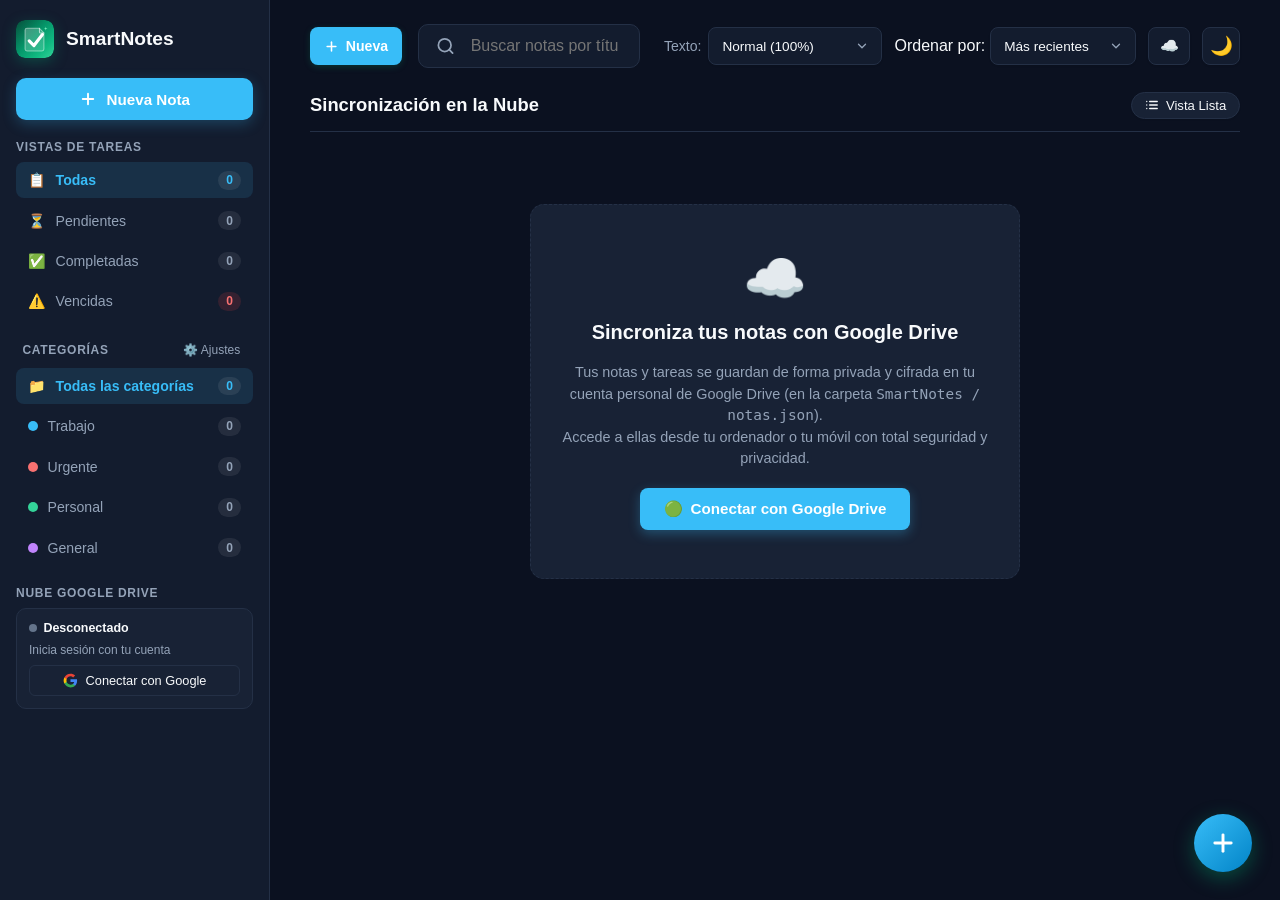
==== commit 4cb9b014: "feat(sync): add bi-directional smart merge, per-note sync control, and drive revision recovery (v9.1" ====
--- a/src/index.html
+++ b/src/index.html
@@ -132,6 +132,14 @@
             </svg>
             <span id="connectDriveBtnLabel">Conectar con Google</span>
           </button>
+          <div class="sync-actions-group" id="driveConnectedActions" style="display: none; margin-top: 0.5rem; gap: 0.35rem; flex-direction: column;">
+            <button id="manualSyncBtn" class="sync-btn" style="background: rgba(16, 185, 129, 0.12); border-color: rgba(16, 185, 129, 0.35); color: var(--accent); font-size: 0.8rem; padding: 0.4rem 0.5rem;" title="Sincronizar cambios ahora con Google Drive">
+              <span>🔄</span> Sincronizar ahora
+            </button>
+            <button id="openRecoveryBtn" class="sync-btn" style="background: transparent; border-color: var(--border-color); color: var(--text-muted); font-size: 0.78rem; padding: 0.35rem 0.5rem;" title="Buscar versiones anteriores de tus notas en Google Drive o copias locales">
+              <span>🕒</span> Recuperar notas / Historial
+            </button>
+          </div>
         </div>
       </div>
     </aside>
@@ -187,6 +195,10 @@
               <option value="urgency">Urgencia</option>
             </select>
           </div>
+          <button id="topbarSyncBtn" class="topbar-sync-btn" title="Estado de sincronización en Google Drive" aria-label="Sincronización">
+            <span id="topbarSyncIcon">☁️</span>
+            <span class="sync-badge-count" id="topbarSyncBadge" style="display: none;">0</span>
+          </button>
           <button id="themeToggleBtn" class="theme-toggle-btn" title="Cambiar a Modo Claro" aria-label="Cambiar tema">
             <span id="themeIcon">🌙</span>
           </button>
@@ -393,6 +405,25 @@
     </div>
   </div>
 
+  <!-- Modal de Recuperación de Notas / Historial de Versiones -->
+  <div class="modal-overlay" id="recoveryModal" role="dialog" aria-modal="true" aria-hidden="true">
+    <div class="modal-box" style="max-width: 560px;">
+      <div class="modal-header">
+        <h3>🕒 Recuperar Notas / Historial de Drive</h3>
+        <button class="btn-action" id="closeRecoveryModalBtn">✕</button>
+      </div>
+      <p style="font-size: 0.88rem; color: var(--text-muted); margin-bottom: 0.75rem; line-height: 1.5;">
+        Si no encuentras notas recientes por un corte de sincronización, aquí puedes explorar versiones históricas guardadas en Google Drive o copias de seguridad locales y recuperarlas al instante:
+      </p>
+      <div id="recoveryListContainer" style="max-height: 280px; overflow-y: auto; display: flex; flex-direction: column; gap: 0.6rem;">
+        <!-- Se puebla dinámicamente -->
+      </div>
+      <div class="modal-footer">
+        <button type="button" class="btn-secondary" id="cancelRecoveryBtn">Cerrar</button>
+      </div>
+    </div>
+  </div>
+
   <!-- Contenedor Flotante de Tooltips Modernos (Reemplazo del tooltip nativo del OS) -->
   <div id="appTooltip" role="tooltip" aria-hidden="true"></div>
 
--- a/src/styles.css
+++ b/src/styles.css
@@ -678,6 +678,159 @@
   background: #e2e8f0;
   border-color: var(--accent);
   box-shadow: 0 4px 10px rgba(0, 0, 0, 0.1);
+}
+
+/* Botón Indicador de Sincronización en Topbar */
+.topbar-sync-btn {
+  background: var(--bg-secondary);
+  border: 1px solid var(--border-color);
+  color: var(--text-main);
+  border-radius: 8px;
+  height: 38px;
+  padding: 0 0.65rem;
+  display: inline-flex;
+  align-items: center;
+  gap: 0.35rem;
+  cursor: pointer;
+  font-size: 0.95rem;
+  line-height: 1;
+  transition: all 0.2s cubic-bezier(0.4, 0, 0.2, 1);
+  flex-shrink: 0;
+  box-shadow: 0 1px 2px rgba(0, 0, 0, 0.1);
+  position: relative;
+}
+
+.topbar-sync-btn:hover {
+  background: var(--bg-hover);
+  border-color: var(--accent);
+  transform: translateY(-1.5px);
+  box-shadow: 0 4px 12px rgba(0, 0, 0, 0.2);
+}
+
+.topbar-sync-btn:active {
+  transform: scale(0.92);
+}
+
+.topbar-sync-btn.synced {
+  border-color: rgba(16, 185, 129, 0.45);
+}
+
+.topbar-sync-btn.pending {
+  border-color: #f59e0b;
+  background: rgba(245, 158, 11, 0.12);
+  animation: pulseSyncPill 2s infinite ease-in-out;
+}
+
+.topbar-sync-btn.error {
+  border-color: #ef4444;
+  background: rgba(239, 68, 68, 0.12);
+}
+
+@keyframes pulseSyncPill {
+  0%, 100% { box-shadow: 0 0 0 0 rgba(245, 158, 11, 0.4); }
+  50% { box-shadow: 0 0 0 4px rgba(245, 158, 11, 0); }
+}
+
+.sync-badge-count {
+  background: #f59e0b;
+  color: #000000;
+  font-weight: 700;
+  font-size: 0.72rem;
+  padding: 0.1rem 0.35rem;
+  border-radius: 10px;
+  min-width: 16px;
+  text-align: center;
+}
+
+body.light-theme .topbar-sync-btn {
+  background: #f1f5f9;
+  border-color: #cbd5e1;
+  color: #334155;
+  box-shadow: 0 1px 2px rgba(0, 0, 0, 0.05);
+}
+
+body.light-theme .topbar-sync-btn:hover {
+  background: #e2e8f0;
+  border-color: var(--accent);
+}
+
+/* Insignias de sincronización en cada tarjeta y fila */
+.sync-badge-pill {
+  font-size: 0.72rem;
+  padding: 0.15rem 0.45rem;
+  border-radius: 12px;
+  display: inline-flex;
+  align-items: center;
+  gap: 0.25rem;
+  font-weight: 500;
+  transition: all 0.2s;
+  white-space: nowrap;
+}
+
+.sync-badge-pill.synced {
+  color: var(--accent);
+  background: rgba(16, 185, 129, 0.12);
+  border: 1px solid rgba(16, 185, 129, 0.3);
+}
+
+.sync-badge-pill.pending {
+  color: #d97706;
+  background: rgba(245, 158, 11, 0.15);
+  border: 1px solid rgba(245, 158, 11, 0.4);
+}
+
+.sync-badge-pill.error {
+  color: #ef4444;
+  background: rgba(239, 68, 68, 0.15);
+  border: 1px solid rgba(239, 68, 68, 0.4);
+  cursor: pointer;
+}
+
+.note-sync-row-wrap {
+  display: inline-flex;
+  align-items: center;
+  margin-left: 0.5rem;
+  flex-shrink: 0;
+}
+
+@media (max-width: 600px) {
+  .sync-badge-pill {
+    padding: 0.12rem 0.35rem;
+    font-size: 0.68rem;
+  }
+}
+
+/* Banner flotante de aviso de sincronización */
+.sync-toast {
+  position: fixed;
+  bottom: 5.5rem;
+  left: 50%;
+  transform: translateX(-50%) translateY(20px);
+  background: var(--bg-secondary);
+  border: 1px solid var(--border-color);
+  color: var(--text-main);
+  padding: 0.65rem 1.25rem;
+  border-radius: 30px;
+  font-size: 0.88rem;
+  box-shadow: 0 10px 30px rgba(0, 0, 0, 0.35);
+  z-index: 1000;
+  opacity: 0;
+  pointer-events: none;
+  transition: all 0.3s cubic-bezier(0.16, 1, 0.3, 1);
+  display: flex;
+  align-items: center;
+  gap: 0.5rem;
+}
+
+.sync-toast.show {
+  transform: translateX(-50%) translateY(0);
+  opacity: 1;
+  pointer-events: auto;
+}
+
+.sync-toast.warning {
+  border-color: #f59e0b;
+  background: var(--bg-card);
 }
 
 /* Botón Flotante de Acción Rápida (FAB) */
@@ -2129,6 +2282,12 @@
     background-position: right 0.45rem center;
     background-size: 12px 12px;
     font-size: 0.78rem;
+  }
+
+  .topbar-sync-btn {
+    height: 36px;
+    padding: 0 0.5rem;
+    flex-shrink: 0;
   }
 
   .theme-toggle-btn {
